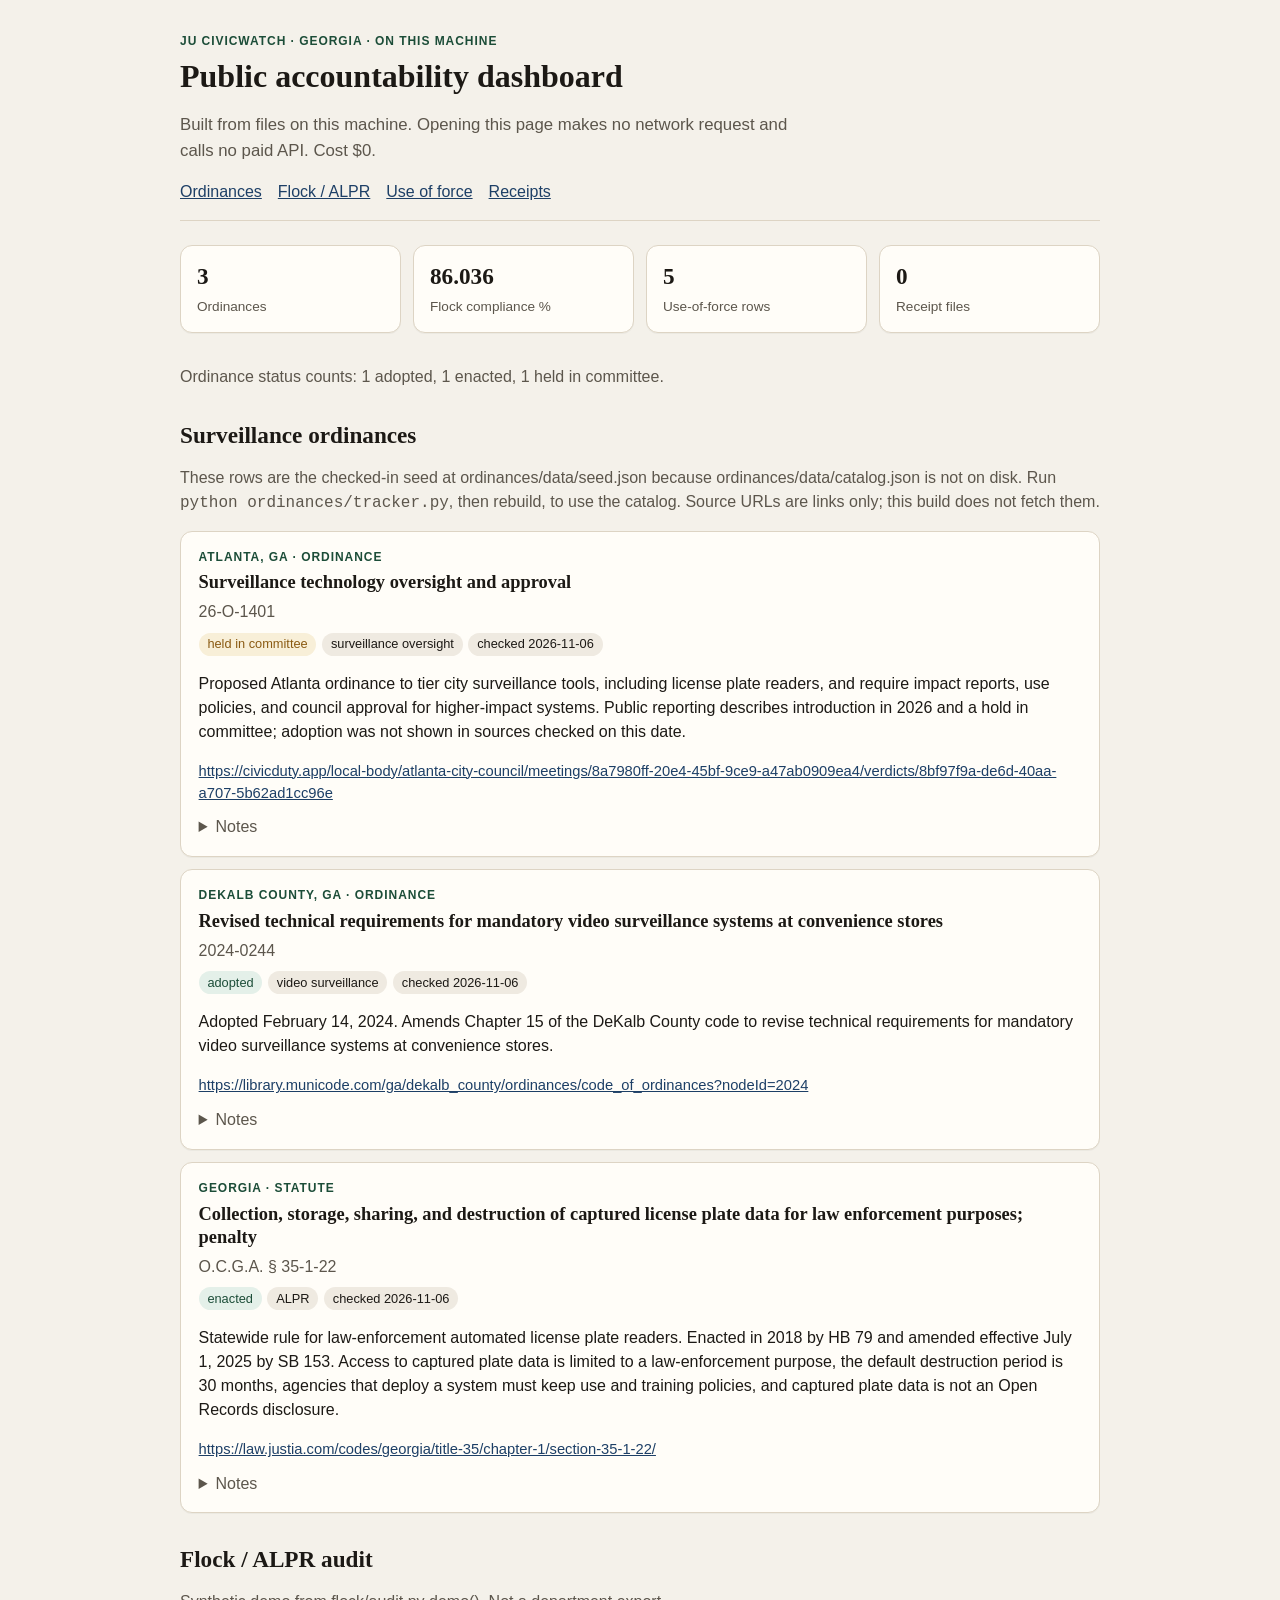
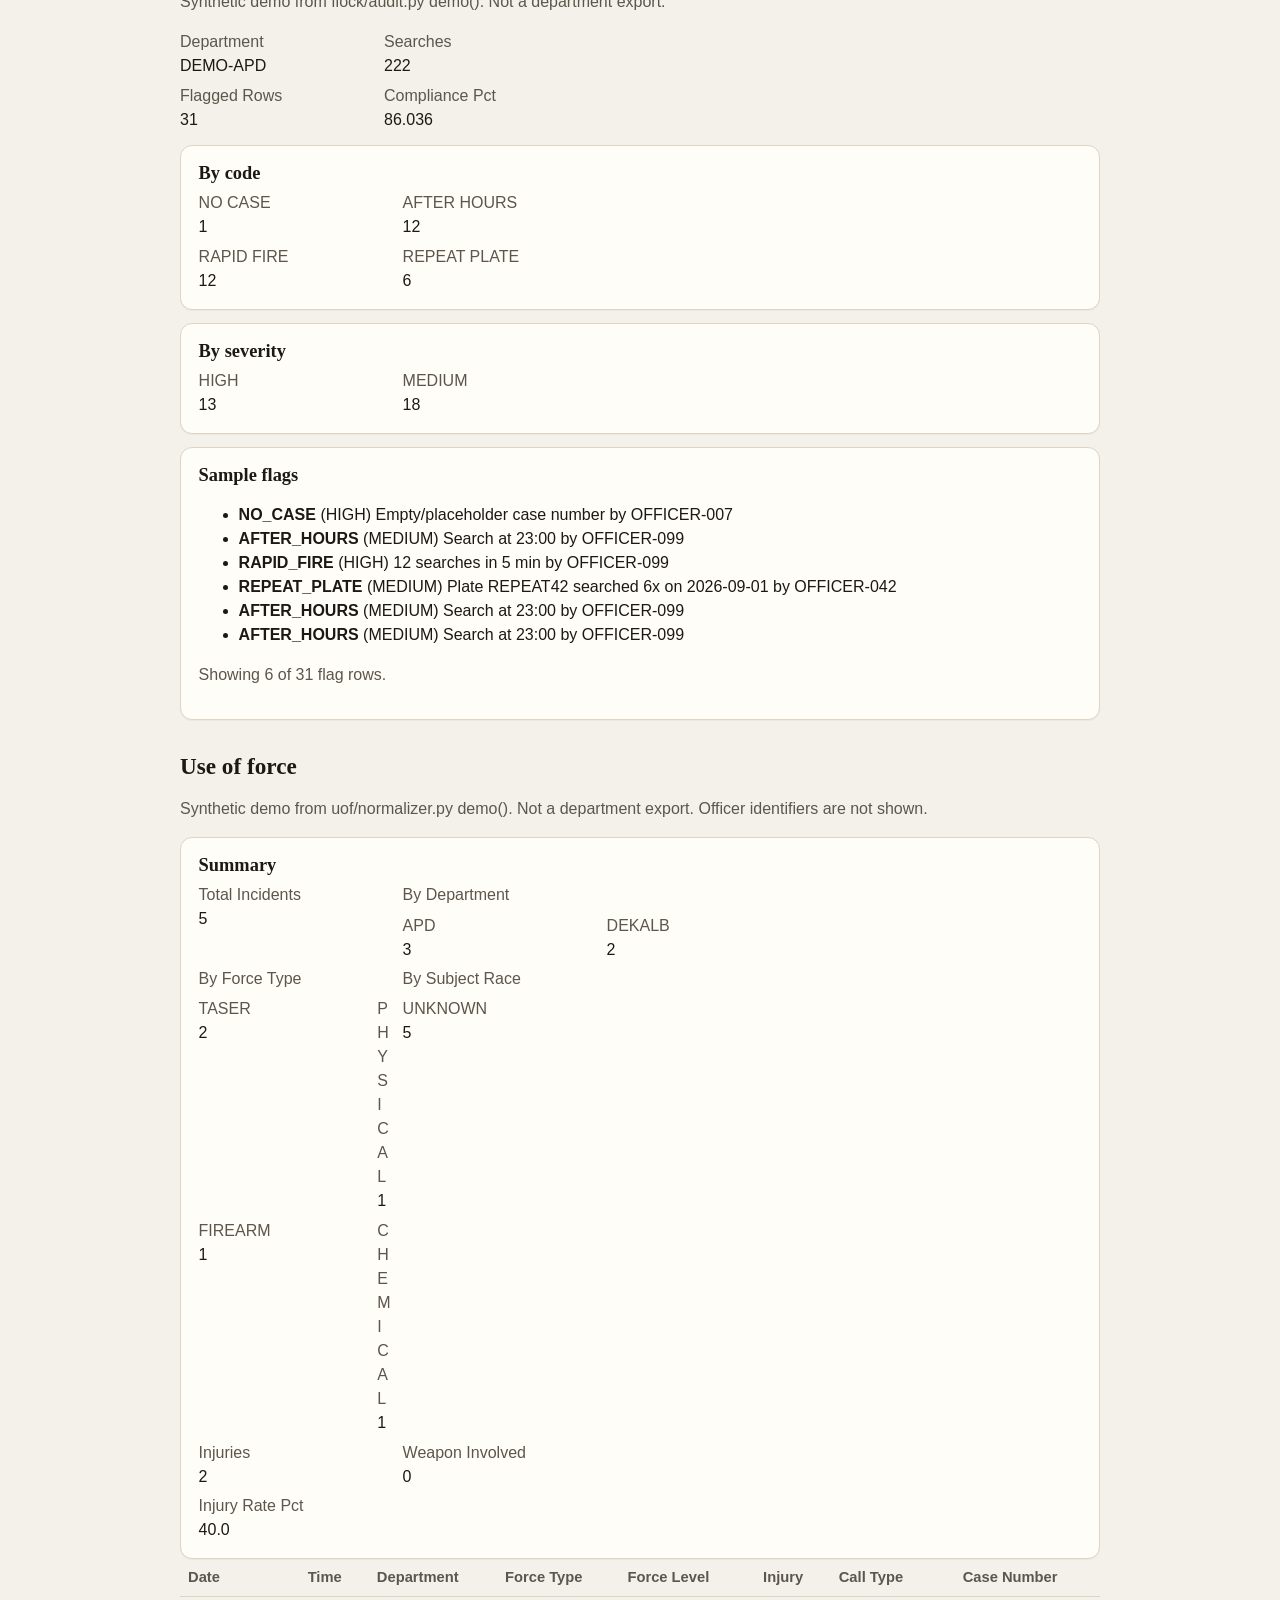
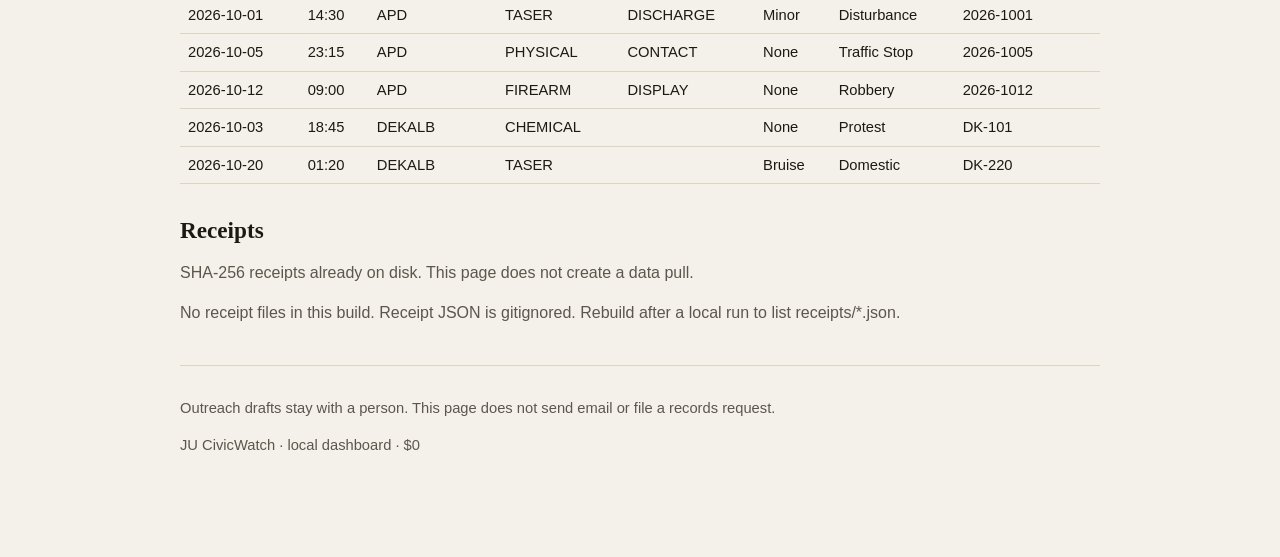
==== dashboard/index.html @ ebe12939 "feat: add a local public dashboard Build a static page from the ordinance catalog or seed, plus offl" ====
<!DOCTYPE html>
<html lang="en">
<head>
<meta charset="utf-8">
<meta name="viewport" content="width=device-width, initial-scale=1">
<title>JU CivicWatch — local dashboard</title>
<style>
:root {
  --paper: #f4f1ea;
  --ink: #1c1915;
  --muted: #5c564c;
  --line: #ddd4c4;
  --card: #fffdf8;
  --green: #1c4d38;
  --green-soft: #e4f0e9;
  --amber: #8a5a12;
  --amber-soft: #f8efd8;
  --blue: #1d3f66;
  --blue-soft: #e6eef7;
  --shadow: 0 1px 0 rgba(28, 25, 21, 0.04);
}

* { box-sizing: border-box; }

body {
  margin: 0;
  background: var(--paper);
  color: var(--ink);
  font-family: "Segoe UI", "Helvetica Neue", Helvetica, Arial, sans-serif;
  font-size: 1rem;
  line-height: 1.5;
}

.skip {
  position: absolute;
  left: -999px;
  top: 0;
}

.skip:focus {
  left: 1rem;
  top: 1rem;
  background: var(--card);
  padding: 0.4rem 0.7rem;
  z-index: 2;
}

.wrap {
  max-width: 960px;
  margin: 0 auto;
  padding: 2rem 1.25rem 4rem;
  overflow-wrap: anywhere;
}

.kicker {
  margin: 0 0 0.35rem;
  color: var(--green);
  font-size: 0.75rem;
  font-weight: 700;
  letter-spacing: 0.08em;
  text-transform: uppercase;
}

h1, h2, h3 {
  font-family: Georgia, "Iowan Old Style", "Palatino Linotype", Palatino, serif;
  font-weight: 600;
  line-height: 1.25;
}

h1 { margin: 0 0 0.6rem; font-size: 2rem; }
h2 { margin: 0 0 0.4rem; font-size: 1.45rem; }
h3 { margin: 0 0 0.35rem; font-size: 1.15rem; }

.lede, .note { color: var(--muted); }
.lede { max-width: 40rem; font-size: 1.05rem; }

a { color: var(--blue); }
a:hover { text-decoration-thickness: 2px; }

.site {
  margin-bottom: 1.5rem;
  padding-bottom: 1rem;
  border-bottom: 1px solid var(--line);
}

.toc {
  display: flex;
  flex-wrap: wrap;
  gap: 0.35rem 1rem;
  margin: 1rem 0 0;
  padding: 0;
  list-style: none;
}

.stats {
  display: grid;
  grid-template-columns: repeat(auto-fit, minmax(140px, 1fr));
  gap: 0.75rem;
  margin: 1.25rem 0 2rem;
}

.stat, .card, .panel {
  background: var(--card);
  border: 1px solid var(--line);
  border-radius: 12px;
  box-shadow: var(--shadow);
}

.stat { padding: 0.85rem 1rem; }
.stat b {
  display: block;
  font-family: Georgia, "Iowan Old Style", Palatino, serif;
  font-size: 1.45rem;
  font-weight: 600;
}
.stat span { color: var(--muted); font-size: 0.85rem; }

section { margin: 2rem 0; }

.card { margin: 0.8rem 0; padding: 1rem 1.1rem 1.05rem; }
.card .cite { margin: 0 0 0.55rem; color: var(--muted); }

.badges { display: flex; flex-wrap: wrap; gap: 0.35rem; margin: 0.2rem 0 0.7rem; }

.badge {
  display: inline-block;
  padding: 0.12rem 0.55rem;
  border-radius: 999px;
  background: #efeae1;
  font-size: 0.8rem;
}

.status-enacted,
.status-adopted {
  background: var(--green-soft);
  color: var(--green);
}

.status-held-in-committee,
.status-proposed,
.status-introduced {
  background: var(--amber-soft);
  color: var(--amber);
}

.status-failed,
.status-rejected,
.status-vetoed {
  background: #f8e6e4;
  color: #7a2e2e;
}

.source {
  margin: 0.4rem 0 0;
  overflow-wrap: anywhere;
  font-size: 0.92rem;
}

details { margin-top: 0.7rem; }
summary { cursor: pointer; color: var(--muted); }

.panel { padding: 1rem 1.1rem; margin-top: 0.8rem; }
.panel h3 { margin-top: 0; }

dl.grid {
  display: grid;
  grid-template-columns: minmax(8rem, 12rem) 1fr;
  gap: 0.35rem 0.75rem;
  margin: 0.4rem 0 0;
}

dt { color: var(--muted); text-transform: capitalize; }
dd { margin: 0; }

table {
  width: 100%;
  border-collapse: collapse;
  font-size: 0.92rem;
}

th, td {
  padding: 0.45rem 0.5rem;
  border-bottom: 1px solid var(--line);
  text-align: left;
  vertical-align: top;
}

th { color: var(--muted); font-weight: 600; text-transform: capitalize; }

.scroll {
  max-width: 100%;
  overflow-x: auto;
}

footer.colophon {
  margin-top: 2.5rem;
  padding-top: 1rem;
  border-top: 1px solid var(--line);
  color: var(--muted);
  font-size: 0.92rem;
}

@media (max-width: 640px) {
  .wrap { padding: 1.25rem 1rem 3rem; }
  h1 { font-size: 1.65rem; }
  dl.grid { grid-template-columns: 1fr; }
  .scroll { overflow: visible; }
  .scroll table,
  .scroll thead,
  .scroll tbody,
  .scroll tr,
  .scroll td {
    display: block;
    width: auto;
  }
  .scroll thead { display: none; }
  .scroll tr {
    margin: 0.75rem 0;
    padding: 0.35rem 0;
    border: 1px solid var(--line);
    border-radius: 10px;
    background: var(--card);
  }
  .scroll td {
    display: grid;
    grid-template-columns: 7.5rem 1fr;
    gap: 0.35rem 0.75rem;
    border-bottom: 0;
    padding: 0.28rem 0.75rem;
  }
  .scroll td::before {
    content: attr(data-label);
    color: var(--muted);
    text-transform: capitalize;
  }
}

@media print {
  body { background: #fff; }
  .stat, .card, .panel { box-shadow: none; }
  a { color: inherit; }
}
</style>
</head>
<body>
<a class="skip" href="#ordinances">Skip to ordinances</a>
<div class="wrap">
<header class="site">
<p class="kicker">JU CivicWatch · Georgia · on this machine</p>
<h1>Public accountability dashboard</h1>
<p class="lede">Built from files on this machine. Opening this page makes no network request and calls no paid API. Cost $0.</p>
<ul class="toc">
<li><a href="#ordinances">Ordinances</a></li>
<li><a href="#flock">Flock / ALPR</a></li>
<li><a href="#uof">Use of force</a></li>
<li><a href="#receipts">Receipts</a></li>
</ul>
</header>
<section class="stats" aria-label="Counts"><div class="stat"><b>3</b><span>Ordinances</span></div><div class="stat"><b>86.036</b><span>Flock compliance %</span></div><div class="stat"><b>5</b><span>Use-of-force rows</span></div><div class="stat"><b>0</b><span>Receipt files</span></div></section>
<p class="note">Ordinance status counts: 1 adopted, 1 enacted, 1 held in committee.</p>
<section id="ordinances"><h2>Surveillance ordinances</h2><p class="note">These rows are the checked-in seed at ordinances/data/seed.json because ordinances/data/catalog.json is not on disk. Run <code>python ordinances/tracker.py</code>, then rebuild, to use the catalog. Source URLs are links only; this build does not fetch them.</p><article class="card"><p class="kicker">Atlanta, GA · ordinance</p><h3>Surveillance technology oversight and approval</h3><p class="cite">26-O-1401</p><p class="badges"><span class="badge status-held-in-committee">held in committee</span><span class="badge">surveillance oversight</span><span class="badge">checked 2026-11-06</span></p><p>Proposed Atlanta ordinance to tier city surveillance tools, including license plate readers, and require impact reports, use policies, and council approval for higher-impact systems. Public reporting describes introduction in 2026 and a hold in committee; adoption was not shown in sources checked on this date.</p><p class="source"><a href="https://civicduty.app/local-body/atlanta-city-council/meetings/8a7980ff-20e4-45bf-9ce9-a47ab0909ea4/verdicts/8bf97f9a-de6d-40aa-a707-5b62ad1cc96e">https://civicduty.app/local-body/atlanta-city-council/meetings/8a7980ff-20e4-45bf-9ce9-a47ab0909ea4/verdicts/8bf97f9a-de6d-40aa-a707-5b62ad1cc96e</a></p><details><summary>Notes</summary><p>Introduction also reported at https://www.11alive.com/article/news/community/atlanta-mayor-andre-dickens-surveillance-technology-legislation-flock-cameras/85-515486e0-e235-4225-8ac1-236d4f9c6448. Status is procedural, not an enacted code section.</p></details></article><article class="card"><p class="kicker">DeKalb County, GA · ordinance</p><h3>Revised technical requirements for mandatory video surveillance systems at convenience stores</h3><p class="cite">2024-0244</p><p class="badges"><span class="badge status-adopted">adopted</span><span class="badge">video surveillance</span><span class="badge">checked 2026-11-06</span></p><p>Adopted February 14, 2024. Amends Chapter 15 of the DeKalb County code to revise technical requirements for mandatory video surveillance systems at convenience stores.</p><p class="source"><a href="https://library.municode.com/ga/dekalb_county/ordinances/code_of_ordinances?nodeId=2024">https://library.municode.com/ga/dekalb_county/ordinances/code_of_ordinances?nodeId=2024</a></p><details><summary>Notes</summary><p>This ordinance covers cameras at private convenience stores. It does not regulate law-enforcement license plate readers.</p></details></article><article class="card"><p class="kicker">Georgia · statute</p><h3>Collection, storage, sharing, and destruction of captured license plate data for law enforcement purposes; penalty</h3><p class="cite">O.C.G.A. § 35-1-22</p><p class="badges"><span class="badge status-enacted">enacted</span><span class="badge">ALPR</span><span class="badge">checked 2026-11-06</span></p><p>Statewide rule for law-enforcement automated license plate readers. Enacted in 2018 by HB 79 and amended effective July 1, 2025 by SB 153. Access to captured plate data is limited to a law-enforcement purpose, the default destruction period is 30 months, agencies that deploy a system must keep use and training policies, and captured plate data is not an Open Records disclosure.</p><p class="source"><a href="https://law.justia.com/codes/georgia/title-35/chapter-1/section-35-1-22/">https://law.justia.com/codes/georgia/title-35/chapter-1/section-35-1-22/</a></p><details><summary>Notes</summary><p>Section text checked against the public 2025 Code of Georgia page. This is a statute, not a city ordinance. Official compilation PDF: https://www.legis.ga.gov/api/document/docs/default-source/joint-features-document-library/t35-t36-ch1-59-(v27)-2025-pdf.pdf</p></details></article></section>
<section id="flock"><h2>Flock / ALPR audit</h2><p class="note">Synthetic demo from flock/audit.py demo(). Not a department export.</p><dl class="grid"><div><dt>Department</dt><dd>DEMO-APD</dd></div><div><dt>Searches</dt><dd>222</dd></div><div><dt>Flagged rows</dt><dd>31</dd></div><div><dt>Compliance pct</dt><dd>86.036</dd></div></dl><div class="panel"><h3>By code</h3><dl class="grid"><div><dt>NO CASE</dt><dd>1</dd></div><div><dt>AFTER HOURS</dt><dd>12</dd></div><div><dt>RAPID FIRE</dt><dd>12</dd></div><div><dt>REPEAT PLATE</dt><dd>6</dd></div></dl></div><div class="panel"><h3>By severity</h3><dl class="grid"><div><dt>HIGH</dt><dd>13</dd></div><div><dt>MEDIUM</dt><dd>18</dd></div></dl></div><div class="panel"><h3>Sample flags</h3><ul><li><strong>NO_CASE</strong> (HIGH) Empty/placeholder case number by OFFICER-007</li><li><strong>AFTER_HOURS</strong> (MEDIUM) Search at 23:00 by OFFICER-099</li><li><strong>RAPID_FIRE</strong> (HIGH) 12 searches in 5 min by OFFICER-099</li><li><strong>REPEAT_PLATE</strong> (MEDIUM) Plate REPEAT42 searched 6x on 2026-09-01 by OFFICER-042</li><li><strong>AFTER_HOURS</strong> (MEDIUM) Search at 23:00 by OFFICER-099</li><li><strong>AFTER_HOURS</strong> (MEDIUM) Search at 23:00 by OFFICER-099</li></ul><p class="note">Showing 6 of 31 flag rows.</p></div></section>
<section id="uof"><h2>Use of force</h2><p class="note">Synthetic demo from uof/normalizer.py demo(). Not a department export. Officer identifiers are not shown.</p><div class="panel"><h3>Summary</h3><dl class="grid"><div><dt>total incidents</dt><dd>5</dd></div><div><dt>by department</dt><dd><dl class="grid"><div><dt>APD</dt><dd>3</dd></div><div><dt>DEKALB</dt><dd>2</dd></div></dl></dd></div><div><dt>by force type</dt><dd><dl class="grid"><div><dt>TASER</dt><dd>2</dd></div><div><dt>PHYSICAL</dt><dd>1</dd></div><div><dt>FIREARM</dt><dd>1</dd></div><div><dt>CHEMICAL</dt><dd>1</dd></div></dl></dd></div><div><dt>by subject race</dt><dd><dl class="grid"><div><dt>UNKNOWN</dt><dd>5</dd></div></dl></dd></div><div><dt>injuries</dt><dd>2</dd></div><div><dt>weapon involved</dt><dd>0</dd></div><div><dt>injury rate pct</dt><dd>40.0</dd></div></dl></div><div class="scroll"><table><thead><tr><th>date</th><th>time</th><th>department</th><th>force type</th><th>force level</th><th>injury</th><th>call type</th><th>case number</th></tr></thead><tbody><tr><td data-label="date">2026-10-01</td><td data-label="time">14:30</td><td data-label="department">APD</td><td data-label="force type">TASER</td><td data-label="force level">DISCHARGE</td><td data-label="injury">Minor</td><td data-label="call type">Disturbance</td><td data-label="case number">2026-1001</td></tr><tr><td data-label="date">2026-10-05</td><td data-label="time">23:15</td><td data-label="department">APD</td><td data-label="force type">PHYSICAL</td><td data-label="force level">CONTACT</td><td data-label="injury">None</td><td data-label="call type">Traffic Stop</td><td data-label="case number">2026-1005</td></tr><tr><td data-label="date">2026-10-12</td><td data-label="time">09:00</td><td data-label="department">APD</td><td data-label="force type">FIREARM</td><td data-label="force level">DISPLAY</td><td data-label="injury">None</td><td data-label="call type">Robbery</td><td data-label="case number">2026-1012</td></tr><tr><td data-label="date">2026-10-03</td><td data-label="time">18:45</td><td data-label="department">DEKALB</td><td data-label="force type">CHEMICAL</td><td data-label="force level"></td><td data-label="injury">None</td><td data-label="call type">Protest</td><td data-label="case number">DK-101</td></tr><tr><td data-label="date">2026-10-20</td><td data-label="time">01:20</td><td data-label="department">DEKALB</td><td data-label="force type">TASER</td><td data-label="force level"></td><td data-label="injury">Bruise</td><td data-label="call type">Domestic</td><td data-label="case number">DK-220</td></tr></tbody></table></div></section>
<section id="receipts"><h2>Receipts</h2><p class="note">SHA-256 receipts already on disk. This page does not create a data pull.</p><p class="note">No receipt files in this build. Receipt JSON is gitignored. Rebuild after a local run to list receipts/*.json.</p></section>
<footer class="colophon">
<p>Outreach drafts stay with a person. This page does not send email or file a records request.</p>
<p>JU CivicWatch · local dashboard · $0</p>
</footer>
</div>
</body>
</html>
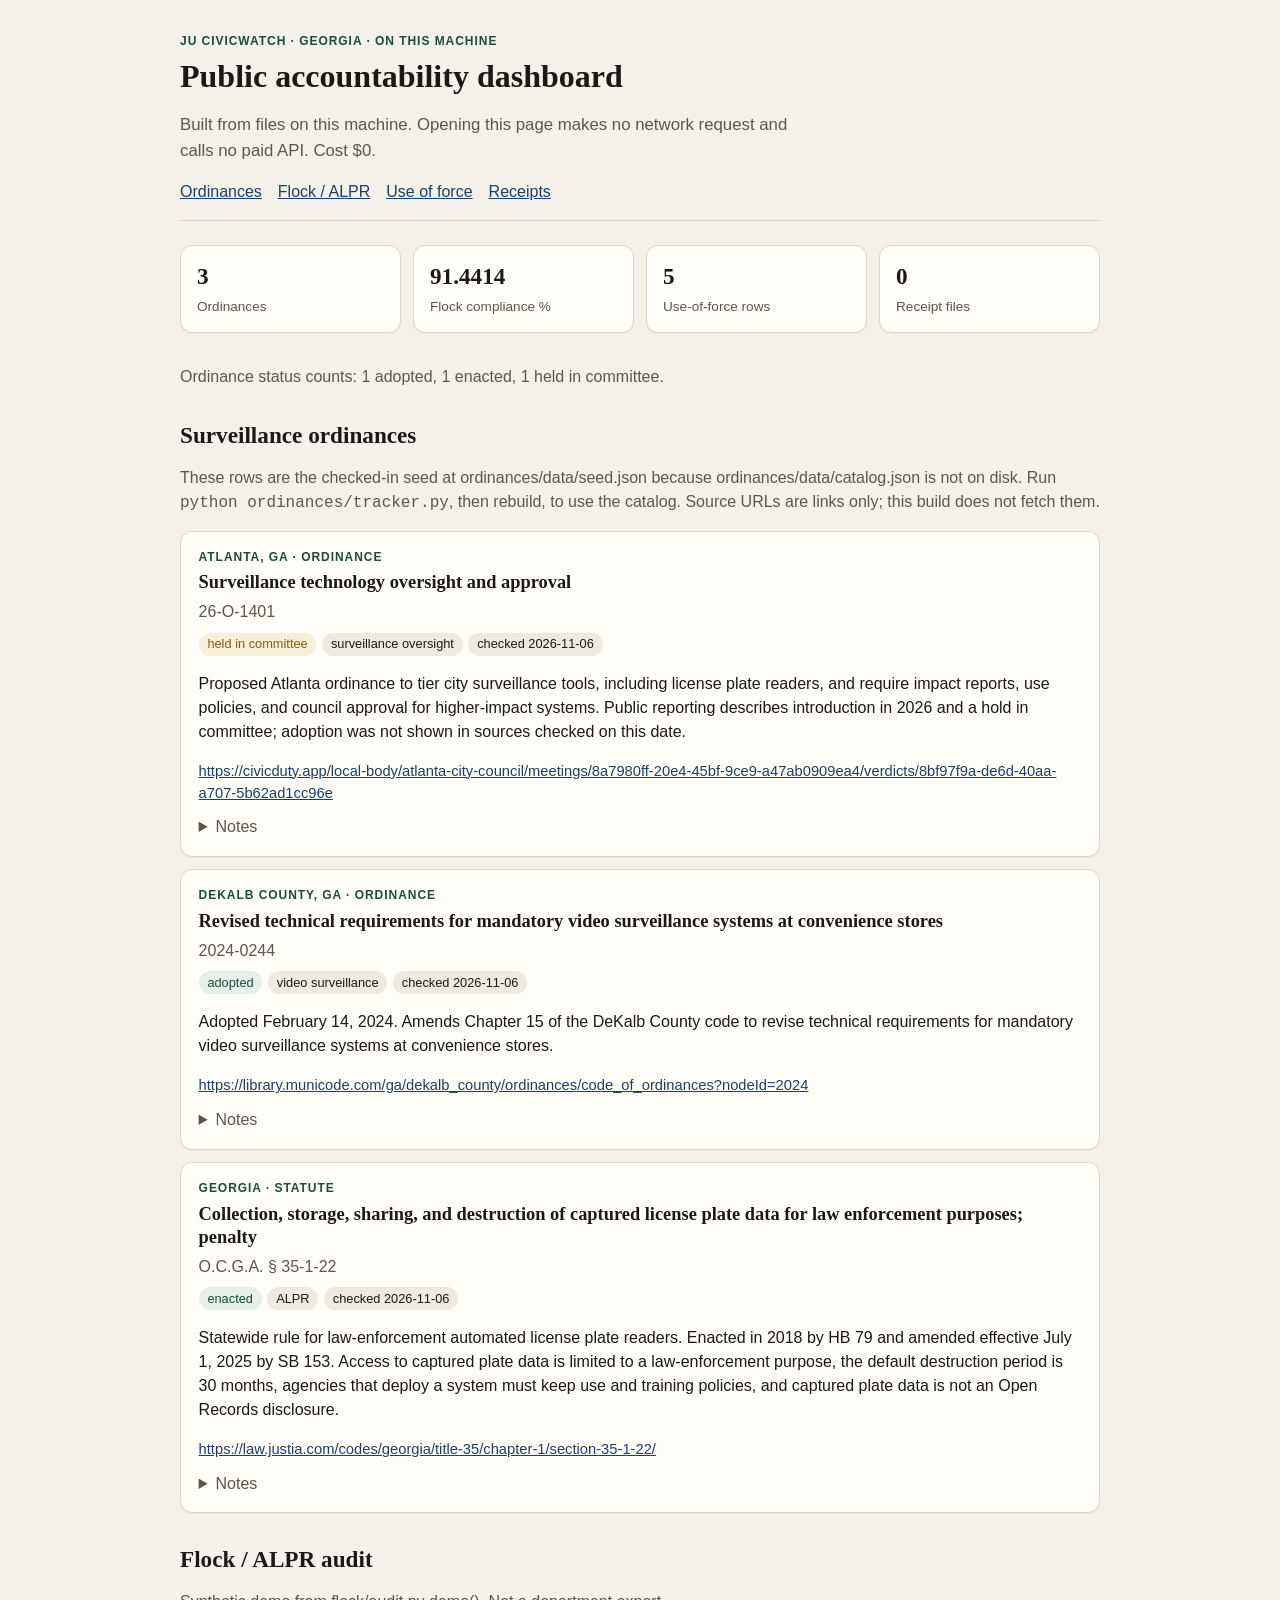
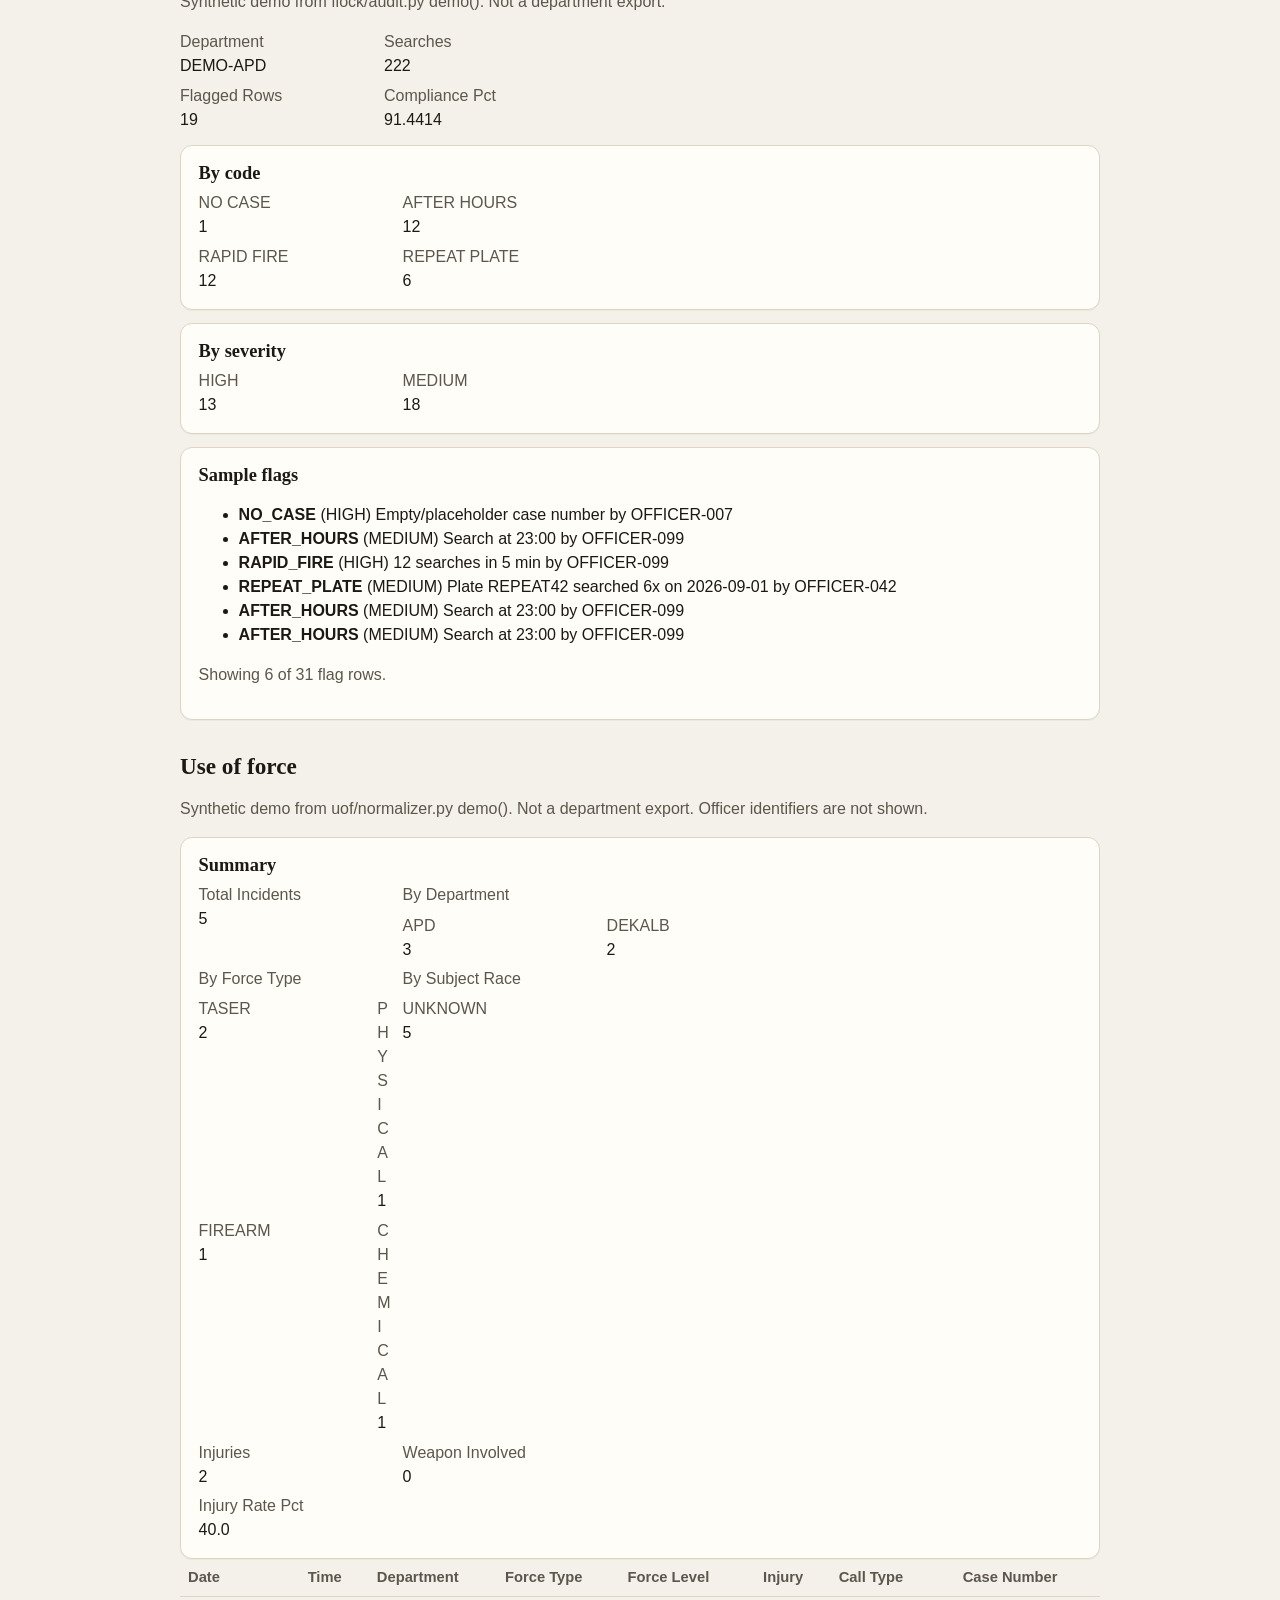
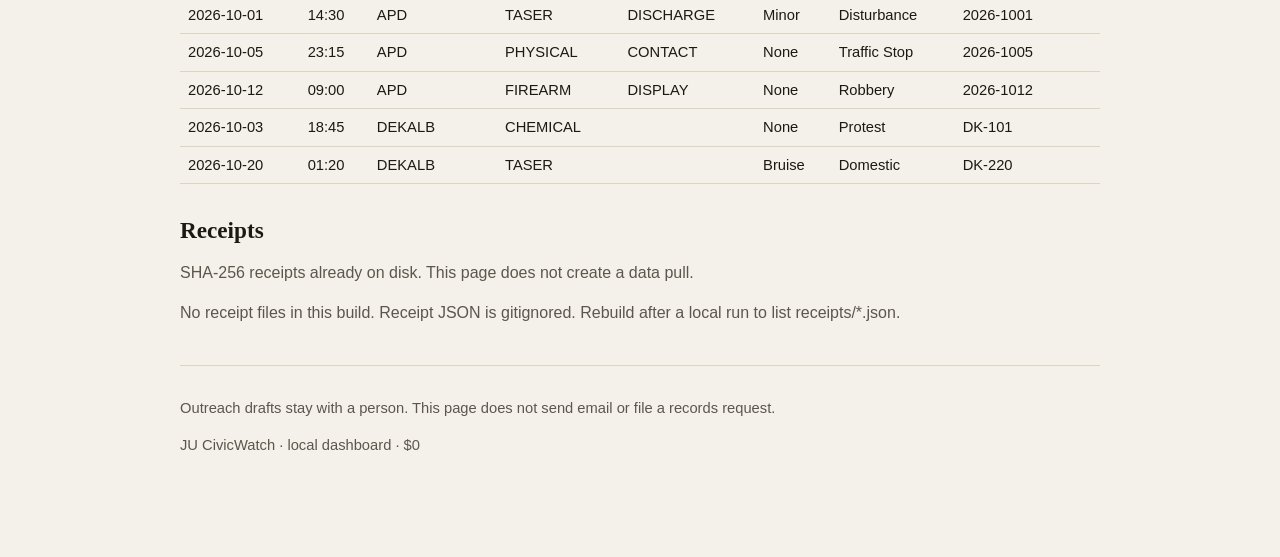
==== commit c5edbb9c: "fix: count unique flagged records in flock compliance" ====
--- a/dashboard/index.html
+++ b/dashboard/index.html
@@ -256,10 +256,10 @@
 <li><a href="#receipts">Receipts</a></li>
 </ul>
 </header>
-<section class="stats" aria-label="Counts"><div class="stat"><b>3</b><span>Ordinances</span></div><div class="stat"><b>86.036</b><span>Flock compliance %</span></div><div class="stat"><b>5</b><span>Use-of-force rows</span></div><div class="stat"><b>0</b><span>Receipt files</span></div></section>
+<section class="stats" aria-label="Counts"><div class="stat"><b>3</b><span>Ordinances</span></div><div class="stat"><b>91.4414</b><span>Flock compliance %</span></div><div class="stat"><b>5</b><span>Use-of-force rows</span></div><div class="stat"><b>0</b><span>Receipt files</span></div></section>
 <p class="note">Ordinance status counts: 1 adopted, 1 enacted, 1 held in committee.</p>
 <section id="ordinances"><h2>Surveillance ordinances</h2><p class="note">These rows are the checked-in seed at ordinances/data/seed.json because ordinances/data/catalog.json is not on disk. Run <code>python ordinances/tracker.py</code>, then rebuild, to use the catalog. Source URLs are links only; this build does not fetch them.</p><article class="card"><p class="kicker">Atlanta, GA · ordinance</p><h3>Surveillance technology oversight and approval</h3><p class="cite">26-O-1401</p><p class="badges"><span class="badge status-held-in-committee">held in committee</span><span class="badge">surveillance oversight</span><span class="badge">checked 2026-11-06</span></p><p>Proposed Atlanta ordinance to tier city surveillance tools, including license plate readers, and require impact reports, use policies, and council approval for higher-impact systems. Public reporting describes introduction in 2026 and a hold in committee; adoption was not shown in sources checked on this date.</p><p class="source"><a href="https://civicduty.app/local-body/atlanta-city-council/meetings/8a7980ff-20e4-45bf-9ce9-a47ab0909ea4/verdicts/8bf97f9a-de6d-40aa-a707-5b62ad1cc96e">https://civicduty.app/local-body/atlanta-city-council/meetings/8a7980ff-20e4-45bf-9ce9-a47ab0909ea4/verdicts/8bf97f9a-de6d-40aa-a707-5b62ad1cc96e</a></p><details><summary>Notes</summary><p>Introduction also reported at https://www.11alive.com/article/news/community/atlanta-mayor-andre-dickens-surveillance-technology-legislation-flock-cameras/85-515486e0-e235-4225-8ac1-236d4f9c6448. Status is procedural, not an enacted code section.</p></details></article><article class="card"><p class="kicker">DeKalb County, GA · ordinance</p><h3>Revised technical requirements for mandatory video surveillance systems at convenience stores</h3><p class="cite">2024-0244</p><p class="badges"><span class="badge status-adopted">adopted</span><span class="badge">video surveillance</span><span class="badge">checked 2026-11-06</span></p><p>Adopted February 14, 2024. Amends Chapter 15 of the DeKalb County code to revise technical requirements for mandatory video surveillance systems at convenience stores.</p><p class="source"><a href="https://library.municode.com/ga/dekalb_county/ordinances/code_of_ordinances?nodeId=2024">https://library.municode.com/ga/dekalb_county/ordinances/code_of_ordinances?nodeId=2024</a></p><details><summary>Notes</summary><p>This ordinance covers cameras at private convenience stores. It does not regulate law-enforcement license plate readers.</p></details></article><article class="card"><p class="kicker">Georgia · statute</p><h3>Collection, storage, sharing, and destruction of captured license plate data for law enforcement purposes; penalty</h3><p class="cite">O.C.G.A. § 35-1-22</p><p class="badges"><span class="badge status-enacted">enacted</span><span class="badge">ALPR</span><span class="badge">checked 2026-11-06</span></p><p>Statewide rule for law-enforcement automated license plate readers. Enacted in 2018 by HB 79 and amended effective July 1, 2025 by SB 153. Access to captured plate data is limited to a law-enforcement purpose, the default destruction period is 30 months, agencies that deploy a system must keep use and training policies, and captured plate data is not an Open Records disclosure.</p><p class="source"><a href="https://law.justia.com/codes/georgia/title-35/chapter-1/section-35-1-22/">https://law.justia.com/codes/georgia/title-35/chapter-1/section-35-1-22/</a></p><details><summary>Notes</summary><p>Section text checked against the public 2025 Code of Georgia page. This is a statute, not a city ordinance. Official compilation PDF: https://www.legis.ga.gov/api/document/docs/default-source/joint-features-document-library/t35-t36-ch1-59-(v27)-2025-pdf.pdf</p></details></article></section>
-<section id="flock"><h2>Flock / ALPR audit</h2><p class="note">Synthetic demo from flock/audit.py demo(). Not a department export.</p><dl class="grid"><div><dt>Department</dt><dd>DEMO-APD</dd></div><div><dt>Searches</dt><dd>222</dd></div><div><dt>Flagged rows</dt><dd>31</dd></div><div><dt>Compliance pct</dt><dd>86.036</dd></div></dl><div class="panel"><h3>By code</h3><dl class="grid"><div><dt>NO CASE</dt><dd>1</dd></div><div><dt>AFTER HOURS</dt><dd>12</dd></div><div><dt>RAPID FIRE</dt><dd>12</dd></div><div><dt>REPEAT PLATE</dt><dd>6</dd></div></dl></div><div class="panel"><h3>By severity</h3><dl class="grid"><div><dt>HIGH</dt><dd>13</dd></div><div><dt>MEDIUM</dt><dd>18</dd></div></dl></div><div class="panel"><h3>Sample flags</h3><ul><li><strong>NO_CASE</strong> (HIGH) Empty/placeholder case number by OFFICER-007</li><li><strong>AFTER_HOURS</strong> (MEDIUM) Search at 23:00 by OFFICER-099</li><li><strong>RAPID_FIRE</strong> (HIGH) 12 searches in 5 min by OFFICER-099</li><li><strong>REPEAT_PLATE</strong> (MEDIUM) Plate REPEAT42 searched 6x on 2026-09-01 by OFFICER-042</li><li><strong>AFTER_HOURS</strong> (MEDIUM) Search at 23:00 by OFFICER-099</li><li><strong>AFTER_HOURS</strong> (MEDIUM) Search at 23:00 by OFFICER-099</li></ul><p class="note">Showing 6 of 31 flag rows.</p></div></section>
+<section id="flock"><h2>Flock / ALPR audit</h2><p class="note">Synthetic demo from flock/audit.py demo(). Not a department export.</p><dl class="grid"><div><dt>Department</dt><dd>DEMO-APD</dd></div><div><dt>Searches</dt><dd>222</dd></div><div><dt>Flagged rows</dt><dd>19</dd></div><div><dt>Compliance pct</dt><dd>91.4414</dd></div></dl><div class="panel"><h3>By code</h3><dl class="grid"><div><dt>NO CASE</dt><dd>1</dd></div><div><dt>AFTER HOURS</dt><dd>12</dd></div><div><dt>RAPID FIRE</dt><dd>12</dd></div><div><dt>REPEAT PLATE</dt><dd>6</dd></div></dl></div><div class="panel"><h3>By severity</h3><dl class="grid"><div><dt>HIGH</dt><dd>13</dd></div><div><dt>MEDIUM</dt><dd>18</dd></div></dl></div><div class="panel"><h3>Sample flags</h3><ul><li><strong>NO_CASE</strong> (HIGH) Empty/placeholder case number by OFFICER-007</li><li><strong>AFTER_HOURS</strong> (MEDIUM) Search at 23:00 by OFFICER-099</li><li><strong>RAPID_FIRE</strong> (HIGH) 12 searches in 5 min by OFFICER-099</li><li><strong>REPEAT_PLATE</strong> (MEDIUM) Plate REPEAT42 searched 6x on 2026-09-01 by OFFICER-042</li><li><strong>AFTER_HOURS</strong> (MEDIUM) Search at 23:00 by OFFICER-099</li><li><strong>AFTER_HOURS</strong> (MEDIUM) Search at 23:00 by OFFICER-099</li></ul><p class="note">Showing 6 of 31 flag rows.</p></div></section>
 <section id="uof"><h2>Use of force</h2><p class="note">Synthetic demo from uof/normalizer.py demo(). Not a department export. Officer identifiers are not shown.</p><div class="panel"><h3>Summary</h3><dl class="grid"><div><dt>total incidents</dt><dd>5</dd></div><div><dt>by department</dt><dd><dl class="grid"><div><dt>APD</dt><dd>3</dd></div><div><dt>DEKALB</dt><dd>2</dd></div></dl></dd></div><div><dt>by force type</dt><dd><dl class="grid"><div><dt>TASER</dt><dd>2</dd></div><div><dt>PHYSICAL</dt><dd>1</dd></div><div><dt>FIREARM</dt><dd>1</dd></div><div><dt>CHEMICAL</dt><dd>1</dd></div></dl></dd></div><div><dt>by subject race</dt><dd><dl class="grid"><div><dt>UNKNOWN</dt><dd>5</dd></div></dl></dd></div><div><dt>injuries</dt><dd>2</dd></div><div><dt>weapon involved</dt><dd>0</dd></div><div><dt>injury rate pct</dt><dd>40.0</dd></div></dl></div><div class="scroll"><table><thead><tr><th>date</th><th>time</th><th>department</th><th>force type</th><th>force level</th><th>injury</th><th>call type</th><th>case number</th></tr></thead><tbody><tr><td data-label="date">2026-10-01</td><td data-label="time">14:30</td><td data-label="department">APD</td><td data-label="force type">TASER</td><td data-label="force level">DISCHARGE</td><td data-label="injury">Minor</td><td data-label="call type">Disturbance</td><td data-label="case number">2026-1001</td></tr><tr><td data-label="date">2026-10-05</td><td data-label="time">23:15</td><td data-label="department">APD</td><td data-label="force type">PHYSICAL</td><td data-label="force level">CONTACT</td><td data-label="injury">None</td><td data-label="call type">Traffic Stop</td><td data-label="case number">2026-1005</td></tr><tr><td data-label="date">2026-10-12</td><td data-label="time">09:00</td><td data-label="department">APD</td><td data-label="force type">FIREARM</td><td data-label="force level">DISPLAY</td><td data-label="injury">None</td><td data-label="call type">Robbery</td><td data-label="case number">2026-1012</td></tr><tr><td data-label="date">2026-10-03</td><td data-label="time">18:45</td><td data-label="department">DEKALB</td><td data-label="force type">CHEMICAL</td><td data-label="force level"></td><td data-label="injury">None</td><td data-label="call type">Protest</td><td data-label="case number">DK-101</td></tr><tr><td data-label="date">2026-10-20</td><td data-label="time">01:20</td><td data-label="department">DEKALB</td><td data-label="force type">TASER</td><td data-label="force level"></td><td data-label="injury">Bruise</td><td data-label="call type">Domestic</td><td data-label="case number">DK-220</td></tr></tbody></table></div></section>
 <section id="receipts"><h2>Receipts</h2><p class="note">SHA-256 receipts already on disk. This page does not create a data pull.</p><p class="note">No receipt files in this build. Receipt JSON is gitignored. Rebuild after a local run to list receipts/*.json.</p></section>
 <footer class="colophon">
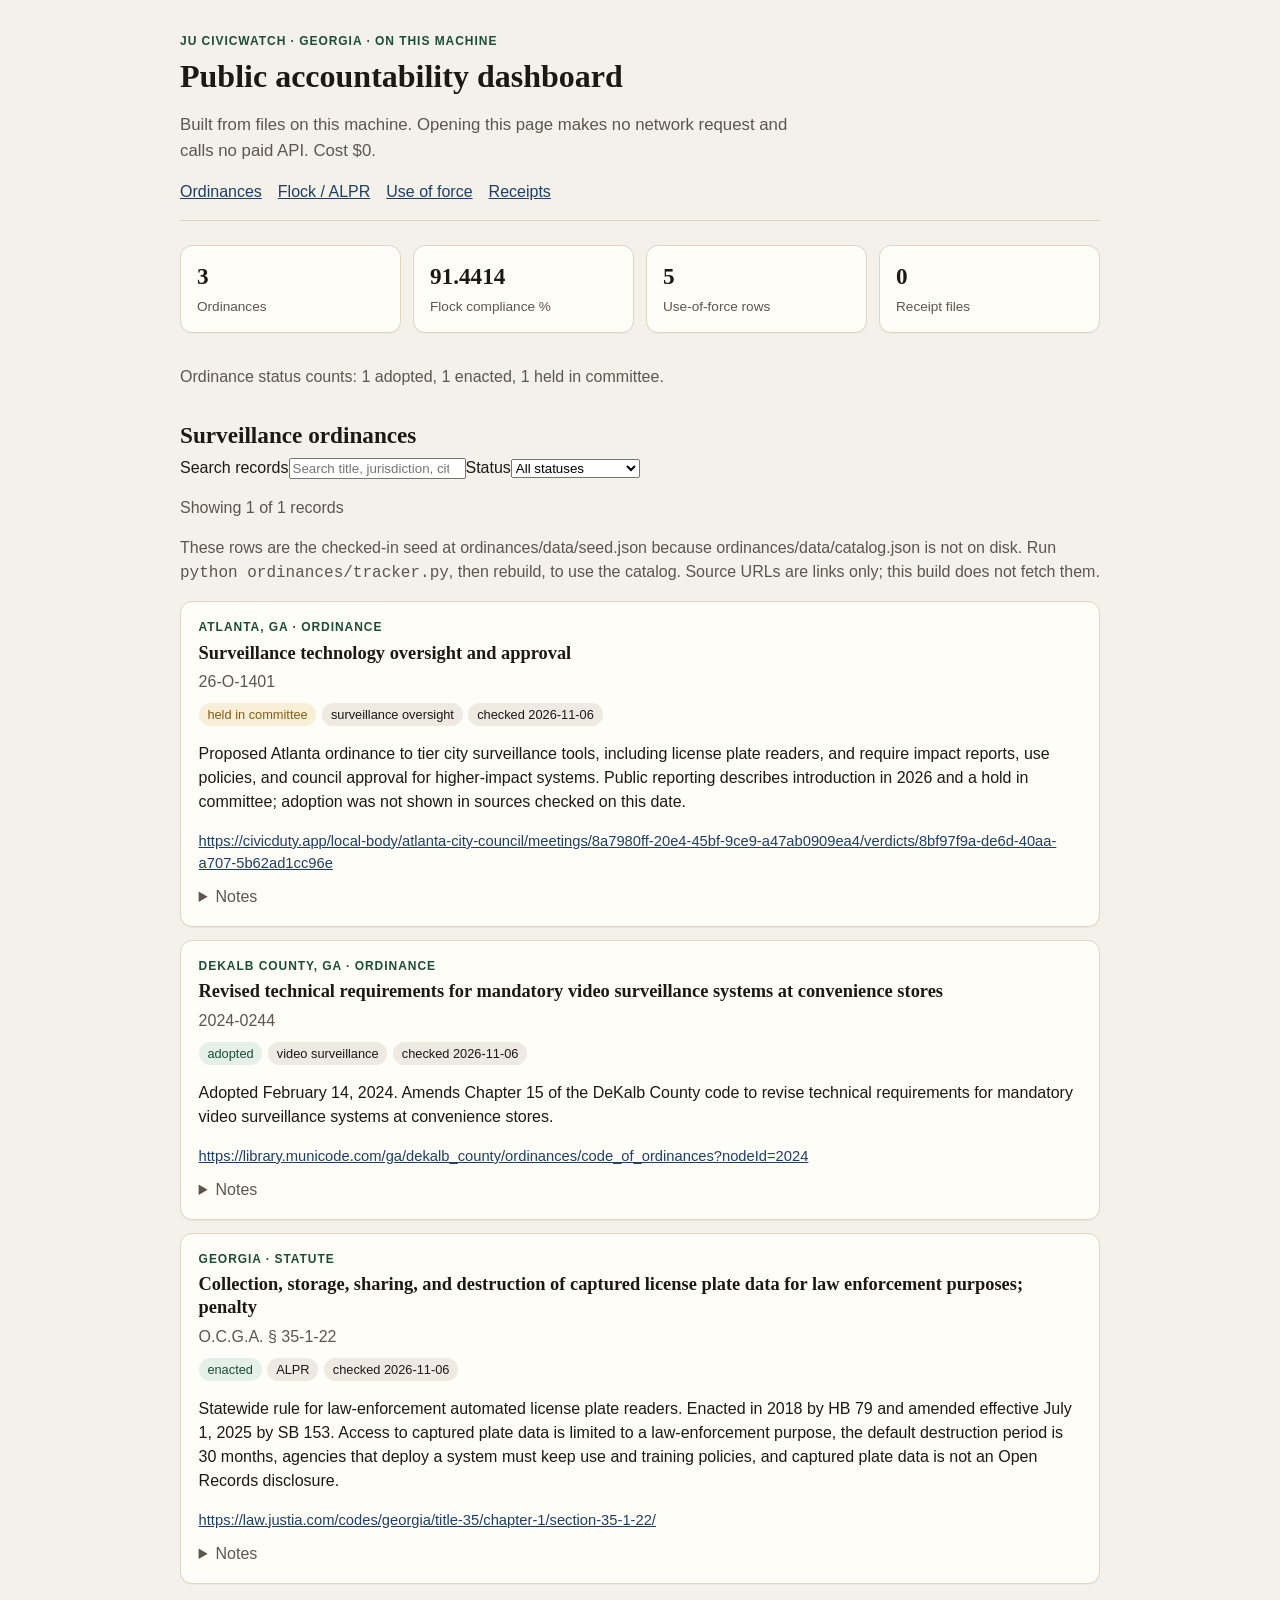
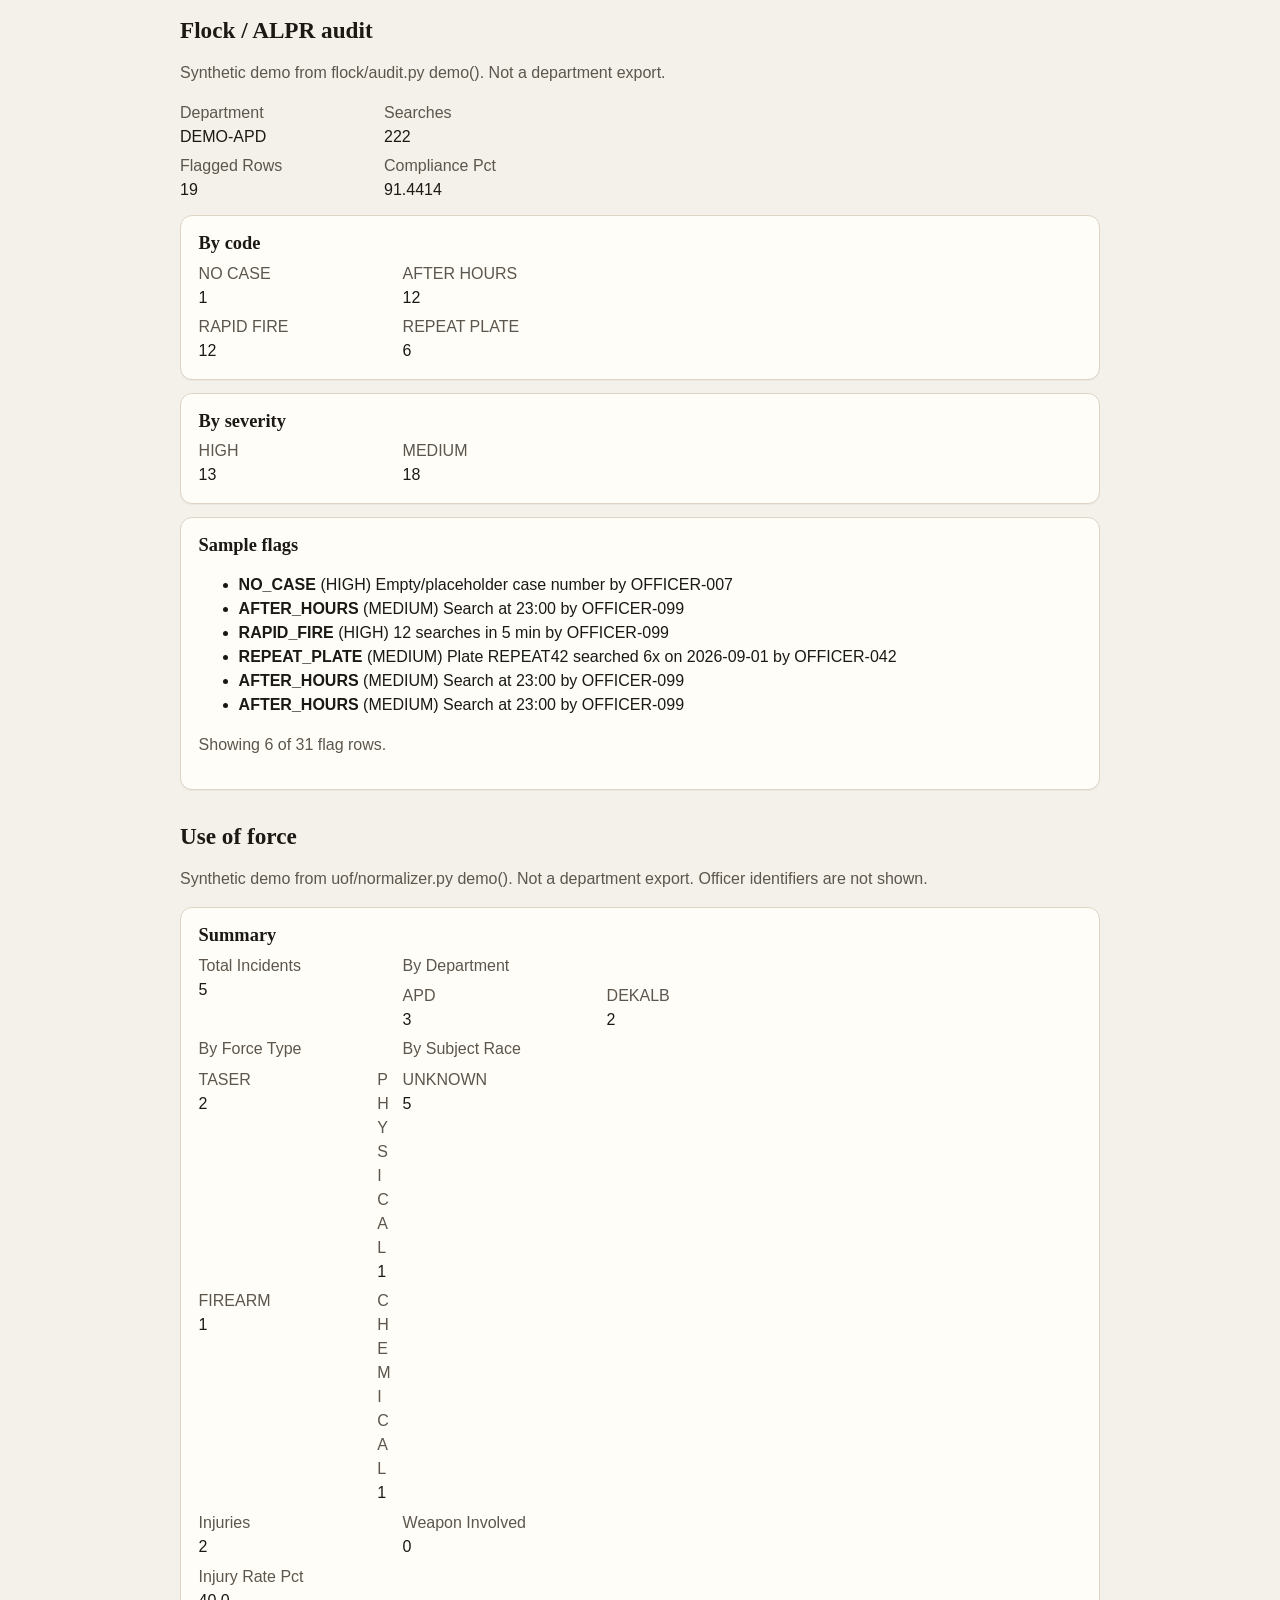
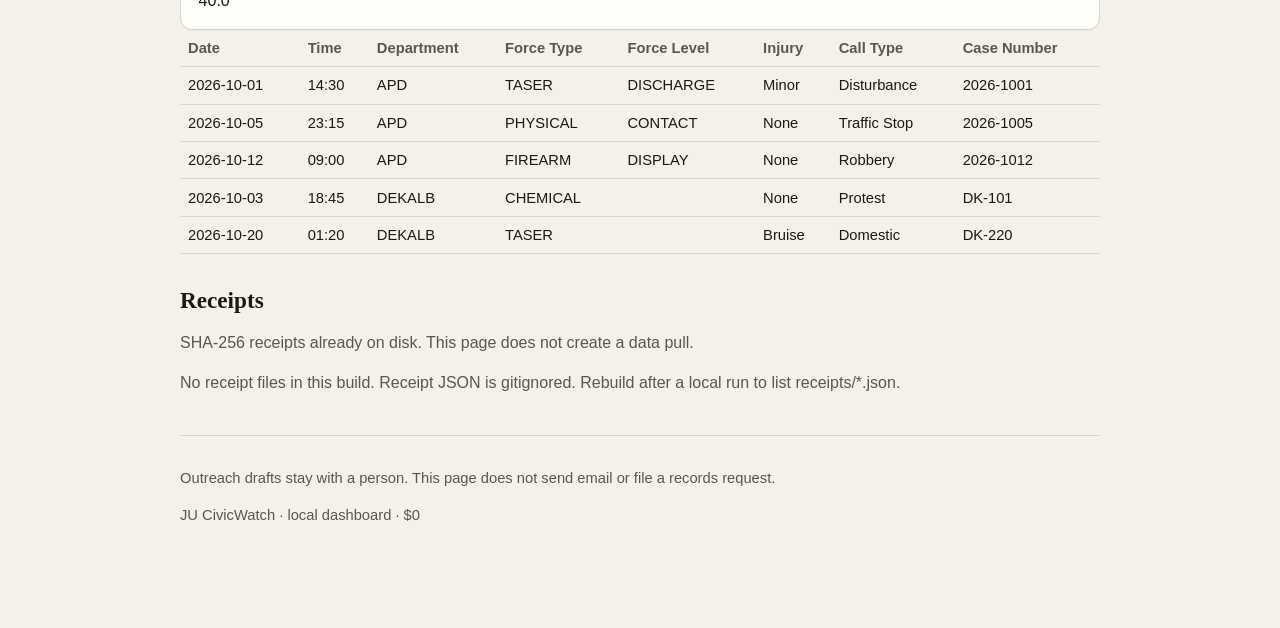
==== commit 7f385340: "Publish ordinance search and status filters" ====
--- a/dashboard/index.html
+++ b/dashboard/index.html
@@ -258,11 +258,11 @@
 </header>
 <section class="stats" aria-label="Counts"><div class="stat"><b>3</b><span>Ordinances</span></div><div class="stat"><b>91.4414</b><span>Flock compliance %</span></div><div class="stat"><b>5</b><span>Use-of-force rows</span></div><div class="stat"><b>0</b><span>Receipt files</span></div></section>
 <p class="note">Ordinance status counts: 1 adopted, 1 enacted, 1 held in committee.</p>
-<section id="ordinances"><h2>Surveillance ordinances</h2><p class="note">These rows are the checked-in seed at ordinances/data/seed.json because ordinances/data/catalog.json is not on disk. Run <code>python ordinances/tracker.py</code>, then rebuild, to use the catalog. Source URLs are links only; this build does not fetch them.</p><article class="card"><p class="kicker">Atlanta, GA · ordinance</p><h3>Surveillance technology oversight and approval</h3><p class="cite">26-O-1401</p><p class="badges"><span class="badge status-held-in-committee">held in committee</span><span class="badge">surveillance oversight</span><span class="badge">checked 2026-11-06</span></p><p>Proposed Atlanta ordinance to tier city surveillance tools, including license plate readers, and require impact reports, use policies, and council approval for higher-impact systems. Public reporting describes introduction in 2026 and a hold in committee; adoption was not shown in sources checked on this date.</p><p class="source"><a href="https://civicduty.app/local-body/atlanta-city-council/meetings/8a7980ff-20e4-45bf-9ce9-a47ab0909ea4/verdicts/8bf97f9a-de6d-40aa-a707-5b62ad1cc96e">https://civicduty.app/local-body/atlanta-city-council/meetings/8a7980ff-20e4-45bf-9ce9-a47ab0909ea4/verdicts/8bf97f9a-de6d-40aa-a707-5b62ad1cc96e</a></p><details><summary>Notes</summary><p>Introduction also reported at https://www.11alive.com/article/news/community/atlanta-mayor-andre-dickens-surveillance-technology-legislation-flock-cameras/85-515486e0-e235-4225-8ac1-236d4f9c6448. Status is procedural, not an enacted code section.</p></details></article><article class="card"><p class="kicker">DeKalb County, GA · ordinance</p><h3>Revised technical requirements for mandatory video surveillance systems at convenience stores</h3><p class="cite">2024-0244</p><p class="badges"><span class="badge status-adopted">adopted</span><span class="badge">video surveillance</span><span class="badge">checked 2026-11-06</span></p><p>Adopted February 14, 2024. Amends Chapter 15 of the DeKalb County code to revise technical requirements for mandatory video surveillance systems at convenience stores.</p><p class="source"><a href="https://library.municode.com/ga/dekalb_county/ordinances/code_of_ordinances?nodeId=2024">https://library.municode.com/ga/dekalb_county/ordinances/code_of_ordinances?nodeId=2024</a></p><details><summary>Notes</summary><p>This ordinance covers cameras at private convenience stores. It does not regulate law-enforcement license plate readers.</p></details></article><article class="card"><p class="kicker">Georgia · statute</p><h3>Collection, storage, sharing, and destruction of captured license plate data for law enforcement purposes; penalty</h3><p class="cite">O.C.G.A. § 35-1-22</p><p class="badges"><span class="badge status-enacted">enacted</span><span class="badge">ALPR</span><span class="badge">checked 2026-11-06</span></p><p>Statewide rule for law-enforcement automated license plate readers. Enacted in 2018 by HB 79 and amended effective July 1, 2025 by SB 153. Access to captured plate data is limited to a law-enforcement purpose, the default destruction period is 30 months, agencies that deploy a system must keep use and training policies, and captured plate data is not an Open Records disclosure.</p><p class="source"><a href="https://law.justia.com/codes/georgia/title-35/chapter-1/section-35-1-22/">https://law.justia.com/codes/georgia/title-35/chapter-1/section-35-1-22/</a></p><details><summary>Notes</summary><p>Section text checked against the public 2025 Code of Georgia page. This is a statute, not a city ordinance. Official compilation PDF: https://www.legis.ga.gov/api/document/docs/default-source/joint-features-document-library/t35-t36-ch1-59-(v27)-2025-pdf.pdf</p></details></article></section>
+<section id="ordinances"><h2>Surveillance ordinances</h2><div class="filters" role="search" aria-label="Filter ordinance records"><label for="ordinance-search">Search records</label><input id="ordinance-search" type="search" placeholder="Search title, jurisdiction, citation…" autocomplete="off"><label for="ordinance-status">Status</label><select id="ordinance-status"><option value="">All statuses</option><option value="held-in-committee">Held in committee</option><option value="adopted">Adopted</option><option value="enacted">Enacted</option></select><p id="ordinance-results" class="note" aria-live="polite"></p></div><p class="note">These rows are the checked-in seed at ordinances/data/seed.json because ordinances/data/catalog.json is not on disk. Run <code>python ordinances/tracker.py</code>, then rebuild, to use the catalog. Source URLs are links only; this build does not fetch them.</p><article class="card ordinance-card"><p class="kicker">Atlanta, GA · ordinance</p><h3>Surveillance technology oversight and approval</h3><p class="cite">26-O-1401</p><p class="badges"><span class="badge status-held-in-committee">held in committee</span><span class="badge">surveillance oversight</span><span class="badge">checked 2026-11-06</span></p><p>Proposed Atlanta ordinance to tier city surveillance tools, including license plate readers, and require impact reports, use policies, and council approval for higher-impact systems. Public reporting describes introduction in 2026 and a hold in committee; adoption was not shown in sources checked on this date.</p><p class="source"><a href="https://civicduty.app/local-body/atlanta-city-council/meetings/8a7980ff-20e4-45bf-9ce9-a47ab0909ea4/verdicts/8bf97f9a-de6d-40aa-a707-5b62ad1cc96e">https://civicduty.app/local-body/atlanta-city-council/meetings/8a7980ff-20e4-45bf-9ce9-a47ab0909ea4/verdicts/8bf97f9a-de6d-40aa-a707-5b62ad1cc96e</a></p><details><summary>Notes</summary><p>Introduction also reported at https://www.11alive.com/article/news/community/atlanta-mayor-andre-dickens-surveillance-technology-legislation-flock-cameras/85-515486e0-e235-4225-8ac1-236d4f9c6448. Status is procedural, not an enacted code section.</p></details></article><article class="card"><p class="kicker">DeKalb County, GA · ordinance</p><h3>Revised technical requirements for mandatory video surveillance systems at convenience stores</h3><p class="cite">2024-0244</p><p class="badges"><span class="badge status-adopted">adopted</span><span class="badge">video surveillance</span><span class="badge">checked 2026-11-06</span></p><p>Adopted February 14, 2024. Amends Chapter 15 of the DeKalb County code to revise technical requirements for mandatory video surveillance systems at convenience stores.</p><p class="source"><a href="https://library.municode.com/ga/dekalb_county/ordinances/code_of_ordinances?nodeId=2024">https://library.municode.com/ga/dekalb_county/ordinances/code_of_ordinances?nodeId=2024</a></p><details><summary>Notes</summary><p>This ordinance covers cameras at private convenience stores. It does not regulate law-enforcement license plate readers.</p></details></article><article class="card"><p class="kicker">Georgia · statute</p><h3>Collection, storage, sharing, and destruction of captured license plate data for law enforcement purposes; penalty</h3><p class="cite">O.C.G.A. § 35-1-22</p><p class="badges"><span class="badge status-enacted">enacted</span><span class="badge">ALPR</span><span class="badge">checked 2026-11-06</span></p><p>Statewide rule for law-enforcement automated license plate readers. Enacted in 2018 by HB 79 and amended effective July 1, 2025 by SB 153. Access to captured plate data is limited to a law-enforcement purpose, the default destruction period is 30 months, agencies that deploy a system must keep use and training policies, and captured plate data is not an Open Records disclosure.</p><p class="source"><a href="https://law.justia.com/codes/georgia/title-35/chapter-1/section-35-1-22/">https://law.justia.com/codes/georgia/title-35/chapter-1/section-35-1-22/</a></p><details><summary>Notes</summary><p>Section text checked against the public 2025 Code of Georgia page. This is a statute, not a city ordinance. Official compilation PDF: https://www.legis.ga.gov/api/document/docs/default-source/joint-features-document-library/t35-t36-ch1-59-(v27)-2025-pdf.pdf</p></details></article></section>
 <section id="flock"><h2>Flock / ALPR audit</h2><p class="note">Synthetic demo from flock/audit.py demo(). Not a department export.</p><dl class="grid"><div><dt>Department</dt><dd>DEMO-APD</dd></div><div><dt>Searches</dt><dd>222</dd></div><div><dt>Flagged rows</dt><dd>19</dd></div><div><dt>Compliance pct</dt><dd>91.4414</dd></div></dl><div class="panel"><h3>By code</h3><dl class="grid"><div><dt>NO CASE</dt><dd>1</dd></div><div><dt>AFTER HOURS</dt><dd>12</dd></div><div><dt>RAPID FIRE</dt><dd>12</dd></div><div><dt>REPEAT PLATE</dt><dd>6</dd></div></dl></div><div class="panel"><h3>By severity</h3><dl class="grid"><div><dt>HIGH</dt><dd>13</dd></div><div><dt>MEDIUM</dt><dd>18</dd></div></dl></div><div class="panel"><h3>Sample flags</h3><ul><li><strong>NO_CASE</strong> (HIGH) Empty/placeholder case number by OFFICER-007</li><li><strong>AFTER_HOURS</strong> (MEDIUM) Search at 23:00 by OFFICER-099</li><li><strong>RAPID_FIRE</strong> (HIGH) 12 searches in 5 min by OFFICER-099</li><li><strong>REPEAT_PLATE</strong> (MEDIUM) Plate REPEAT42 searched 6x on 2026-09-01 by OFFICER-042</li><li><strong>AFTER_HOURS</strong> (MEDIUM) Search at 23:00 by OFFICER-099</li><li><strong>AFTER_HOURS</strong> (MEDIUM) Search at 23:00 by OFFICER-099</li></ul><p class="note">Showing 6 of 31 flag rows.</p></div></section>
 <section id="uof"><h2>Use of force</h2><p class="note">Synthetic demo from uof/normalizer.py demo(). Not a department export. Officer identifiers are not shown.</p><div class="panel"><h3>Summary</h3><dl class="grid"><div><dt>total incidents</dt><dd>5</dd></div><div><dt>by department</dt><dd><dl class="grid"><div><dt>APD</dt><dd>3</dd></div><div><dt>DEKALB</dt><dd>2</dd></div></dl></dd></div><div><dt>by force type</dt><dd><dl class="grid"><div><dt>TASER</dt><dd>2</dd></div><div><dt>PHYSICAL</dt><dd>1</dd></div><div><dt>FIREARM</dt><dd>1</dd></div><div><dt>CHEMICAL</dt><dd>1</dd></div></dl></dd></div><div><dt>by subject race</dt><dd><dl class="grid"><div><dt>UNKNOWN</dt><dd>5</dd></div></dl></dd></div><div><dt>injuries</dt><dd>2</dd></div><div><dt>weapon involved</dt><dd>0</dd></div><div><dt>injury rate pct</dt><dd>40.0</dd></div></dl></div><div class="scroll"><table><thead><tr><th>date</th><th>time</th><th>department</th><th>force type</th><th>force level</th><th>injury</th><th>call type</th><th>case number</th></tr></thead><tbody><tr><td data-label="date">2026-10-01</td><td data-label="time">14:30</td><td data-label="department">APD</td><td data-label="force type">TASER</td><td data-label="force level">DISCHARGE</td><td data-label="injury">Minor</td><td data-label="call type">Disturbance</td><td data-label="case number">2026-1001</td></tr><tr><td data-label="date">2026-10-05</td><td data-label="time">23:15</td><td data-label="department">APD</td><td data-label="force type">PHYSICAL</td><td data-label="force level">CONTACT</td><td data-label="injury">None</td><td data-label="call type">Traffic Stop</td><td data-label="case number">2026-1005</td></tr><tr><td data-label="date">2026-10-12</td><td data-label="time">09:00</td><td data-label="department">APD</td><td data-label="force type">FIREARM</td><td data-label="force level">DISPLAY</td><td data-label="injury">None</td><td data-label="call type">Robbery</td><td data-label="case number">2026-1012</td></tr><tr><td data-label="date">2026-10-03</td><td data-label="time">18:45</td><td data-label="department">DEKALB</td><td data-label="force type">CHEMICAL</td><td data-label="force level"></td><td data-label="injury">None</td><td data-label="call type">Protest</td><td data-label="case number">DK-101</td></tr><tr><td data-label="date">2026-10-20</td><td data-label="time">01:20</td><td data-label="department">DEKALB</td><td data-label="force type">TASER</td><td data-label="force level"></td><td data-label="injury">Bruise</td><td data-label="call type">Domestic</td><td data-label="case number">DK-220</td></tr></tbody></table></div></section>
 <section id="receipts"><h2>Receipts</h2><p class="note">SHA-256 receipts already on disk. This page does not create a data pull.</p><p class="note">No receipt files in this build. Receipt JSON is gitignored. Rebuild after a local run to list receipts/*.json.</p></section>
-<footer class="colophon">
+<script>(() => { const search=document.getElementById("ordinance-search"); const status=document.getElementById("ordinance-status"); const cards=Array.from(document.querySelectorAll(".ordinance-card")); const output=document.getElementById("ordinance-results"); if(!search||!status||!output)return; const filter=()=>{const q=search.value.trim().toLowerCase();const selected=status.value;let shown=0;cards.forEach(card=>{const badge=card.querySelector(".badges span[class*=status-]");const slug=badge?Array.from(badge.classList).find(name=>name.startsWith("status-"))?.slice(7)||"":"";const match=(!q||card.textContent.toLowerCase().includes(q))&&(!selected||slug===selected);card.hidden=!match;if(match)shown+=1;});output.textContent="Showing "+shown+" of "+cards.length+" records";};search.addEventListener("input",filter);status.addEventListener("change",filter);filter();})();</script><footer class="colophon">
 <p>Outreach drafts stay with a person. This page does not send email or file a records request.</p>
 <p>JU CivicWatch · local dashboard · $0</p>
 </footer>
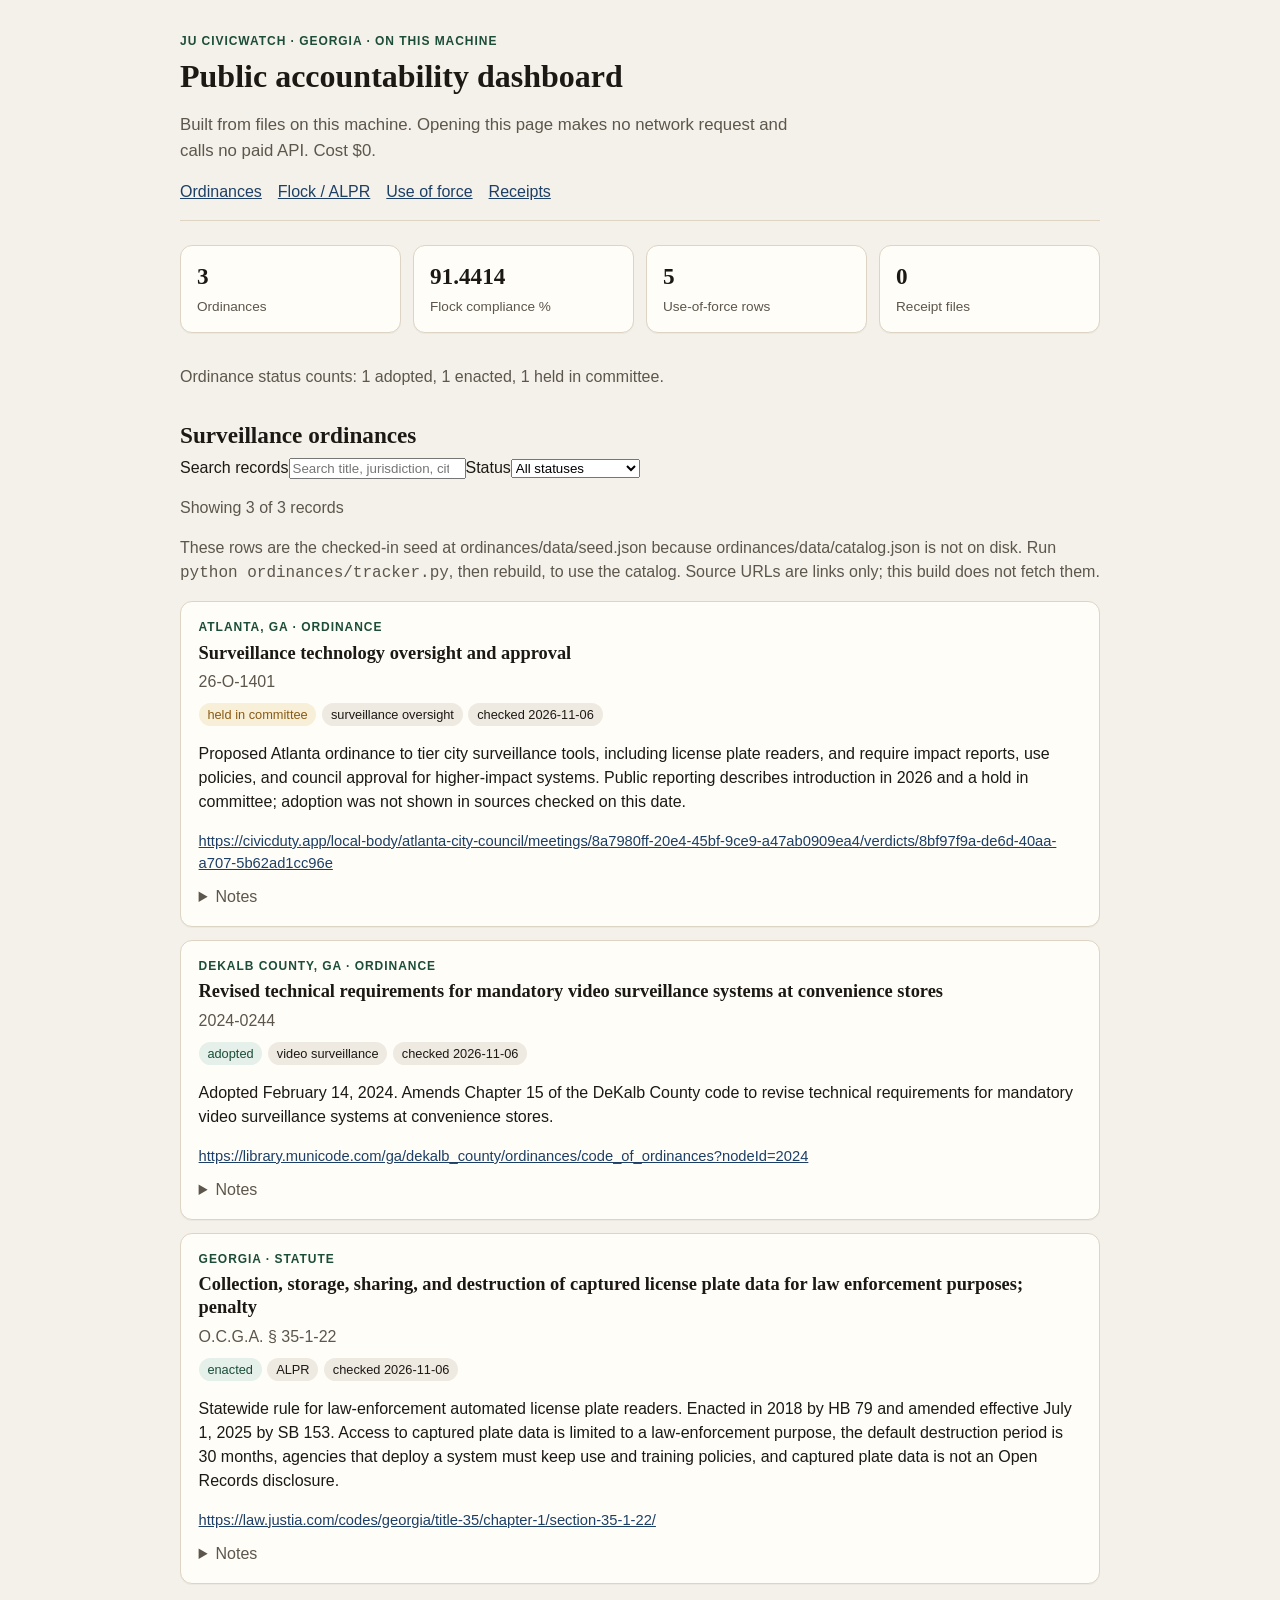
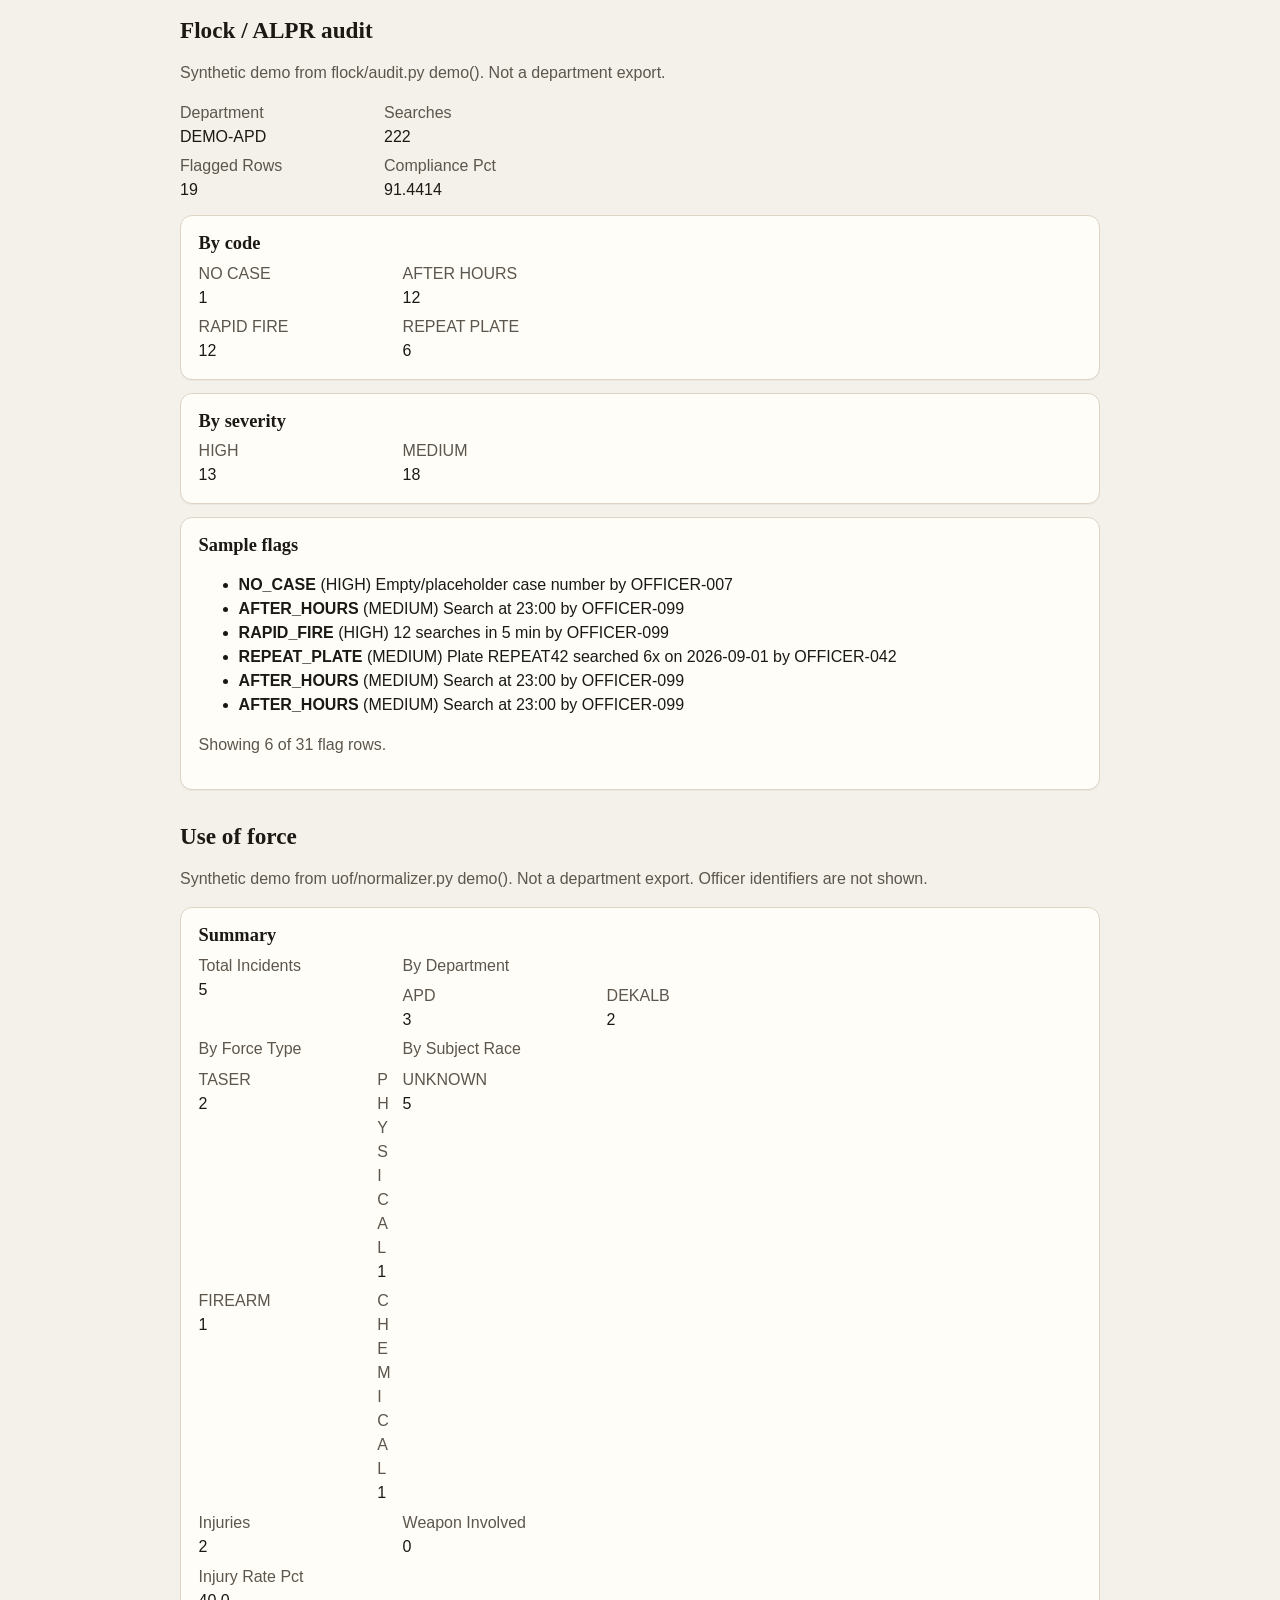
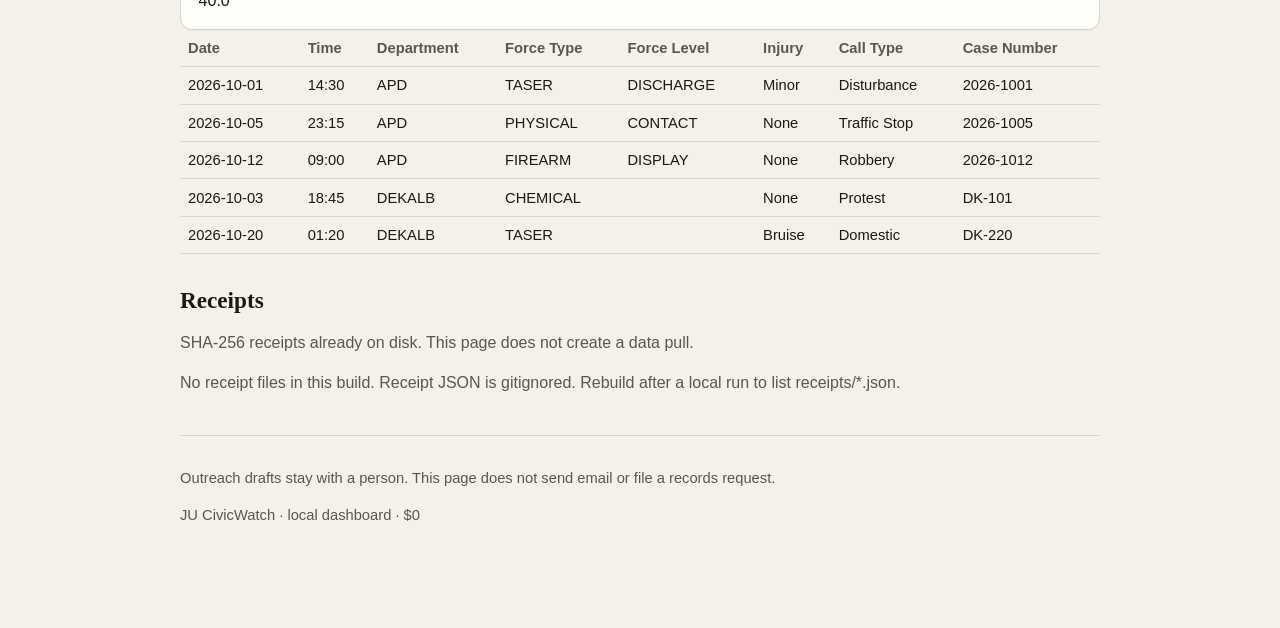
==== commit 568c68f3: "Tag every ordinance card for search and status filtering" ====
--- a/dashboard/index.html
+++ b/dashboard/index.html
@@ -258,7 +258,7 @@
 </header>
 <section class="stats" aria-label="Counts"><div class="stat"><b>3</b><span>Ordinances</span></div><div class="stat"><b>91.4414</b><span>Flock compliance %</span></div><div class="stat"><b>5</b><span>Use-of-force rows</span></div><div class="stat"><b>0</b><span>Receipt files</span></div></section>
 <p class="note">Ordinance status counts: 1 adopted, 1 enacted, 1 held in committee.</p>
-<section id="ordinances"><h2>Surveillance ordinances</h2><div class="filters" role="search" aria-label="Filter ordinance records"><label for="ordinance-search">Search records</label><input id="ordinance-search" type="search" placeholder="Search title, jurisdiction, citation…" autocomplete="off"><label for="ordinance-status">Status</label><select id="ordinance-status"><option value="">All statuses</option><option value="held-in-committee">Held in committee</option><option value="adopted">Adopted</option><option value="enacted">Enacted</option></select><p id="ordinance-results" class="note" aria-live="polite"></p></div><p class="note">These rows are the checked-in seed at ordinances/data/seed.json because ordinances/data/catalog.json is not on disk. Run <code>python ordinances/tracker.py</code>, then rebuild, to use the catalog. Source URLs are links only; this build does not fetch them.</p><article class="card ordinance-card"><p class="kicker">Atlanta, GA · ordinance</p><h3>Surveillance technology oversight and approval</h3><p class="cite">26-O-1401</p><p class="badges"><span class="badge status-held-in-committee">held in committee</span><span class="badge">surveillance oversight</span><span class="badge">checked 2026-11-06</span></p><p>Proposed Atlanta ordinance to tier city surveillance tools, including license plate readers, and require impact reports, use policies, and council approval for higher-impact systems. Public reporting describes introduction in 2026 and a hold in committee; adoption was not shown in sources checked on this date.</p><p class="source"><a href="https://civicduty.app/local-body/atlanta-city-council/meetings/8a7980ff-20e4-45bf-9ce9-a47ab0909ea4/verdicts/8bf97f9a-de6d-40aa-a707-5b62ad1cc96e">https://civicduty.app/local-body/atlanta-city-council/meetings/8a7980ff-20e4-45bf-9ce9-a47ab0909ea4/verdicts/8bf97f9a-de6d-40aa-a707-5b62ad1cc96e</a></p><details><summary>Notes</summary><p>Introduction also reported at https://www.11alive.com/article/news/community/atlanta-mayor-andre-dickens-surveillance-technology-legislation-flock-cameras/85-515486e0-e235-4225-8ac1-236d4f9c6448. Status is procedural, not an enacted code section.</p></details></article><article class="card"><p class="kicker">DeKalb County, GA · ordinance</p><h3>Revised technical requirements for mandatory video surveillance systems at convenience stores</h3><p class="cite">2024-0244</p><p class="badges"><span class="badge status-adopted">adopted</span><span class="badge">video surveillance</span><span class="badge">checked 2026-11-06</span></p><p>Adopted February 14, 2024. Amends Chapter 15 of the DeKalb County code to revise technical requirements for mandatory video surveillance systems at convenience stores.</p><p class="source"><a href="https://library.municode.com/ga/dekalb_county/ordinances/code_of_ordinances?nodeId=2024">https://library.municode.com/ga/dekalb_county/ordinances/code_of_ordinances?nodeId=2024</a></p><details><summary>Notes</summary><p>This ordinance covers cameras at private convenience stores. It does not regulate law-enforcement license plate readers.</p></details></article><article class="card"><p class="kicker">Georgia · statute</p><h3>Collection, storage, sharing, and destruction of captured license plate data for law enforcement purposes; penalty</h3><p class="cite">O.C.G.A. § 35-1-22</p><p class="badges"><span class="badge status-enacted">enacted</span><span class="badge">ALPR</span><span class="badge">checked 2026-11-06</span></p><p>Statewide rule for law-enforcement automated license plate readers. Enacted in 2018 by HB 79 and amended effective July 1, 2025 by SB 153. Access to captured plate data is limited to a law-enforcement purpose, the default destruction period is 30 months, agencies that deploy a system must keep use and training policies, and captured plate data is not an Open Records disclosure.</p><p class="source"><a href="https://law.justia.com/codes/georgia/title-35/chapter-1/section-35-1-22/">https://law.justia.com/codes/georgia/title-35/chapter-1/section-35-1-22/</a></p><details><summary>Notes</summary><p>Section text checked against the public 2025 Code of Georgia page. This is a statute, not a city ordinance. Official compilation PDF: https://www.legis.ga.gov/api/document/docs/default-source/joint-features-document-library/t35-t36-ch1-59-(v27)-2025-pdf.pdf</p></details></article></section>
+<section id="ordinances"><h2>Surveillance ordinances</h2><div class="filters" role="search" aria-label="Filter ordinance records"><label for="ordinance-search">Search records</label><input id="ordinance-search" type="search" placeholder="Search title, jurisdiction, citation…" autocomplete="off"><label for="ordinance-status">Status</label><select id="ordinance-status"><option value="">All statuses</option><option value="held-in-committee">Held in committee</option><option value="adopted">Adopted</option><option value="enacted">Enacted</option></select><p id="ordinance-results" class="note" aria-live="polite"></p></div><p class="note">These rows are the checked-in seed at ordinances/data/seed.json because ordinances/data/catalog.json is not on disk. Run <code>python ordinances/tracker.py</code>, then rebuild, to use the catalog. Source URLs are links only; this build does not fetch them.</p><article class="card ordinance-card"><p class="kicker">Atlanta, GA · ordinance</p><h3>Surveillance technology oversight and approval</h3><p class="cite">26-O-1401</p><p class="badges"><span class="badge status-held-in-committee">held in committee</span><span class="badge">surveillance oversight</span><span class="badge">checked 2026-11-06</span></p><p>Proposed Atlanta ordinance to tier city surveillance tools, including license plate readers, and require impact reports, use policies, and council approval for higher-impact systems. Public reporting describes introduction in 2026 and a hold in committee; adoption was not shown in sources checked on this date.</p><p class="source"><a href="https://civicduty.app/local-body/atlanta-city-council/meetings/8a7980ff-20e4-45bf-9ce9-a47ab0909ea4/verdicts/8bf97f9a-de6d-40aa-a707-5b62ad1cc96e">https://civicduty.app/local-body/atlanta-city-council/meetings/8a7980ff-20e4-45bf-9ce9-a47ab0909ea4/verdicts/8bf97f9a-de6d-40aa-a707-5b62ad1cc96e</a></p><details><summary>Notes</summary><p>Introduction also reported at https://www.11alive.com/article/news/community/atlanta-mayor-andre-dickens-surveillance-technology-legislation-flock-cameras/85-515486e0-e235-4225-8ac1-236d4f9c6448. Status is procedural, not an enacted code section.</p></details></article><article class="card ordinance-card"><p class="kicker">DeKalb County, GA · ordinance</p><h3>Revised technical requirements for mandatory video surveillance systems at convenience stores</h3><p class="cite">2024-0244</p><p class="badges"><span class="badge status-adopted">adopted</span><span class="badge">video surveillance</span><span class="badge">checked 2026-11-06</span></p><p>Adopted February 14, 2024. Amends Chapter 15 of the DeKalb County code to revise technical requirements for mandatory video surveillance systems at convenience stores.</p><p class="source"><a href="https://library.municode.com/ga/dekalb_county/ordinances/code_of_ordinances?nodeId=2024">https://library.municode.com/ga/dekalb_county/ordinances/code_of_ordinances?nodeId=2024</a></p><details><summary>Notes</summary><p>This ordinance covers cameras at private convenience stores. It does not regulate law-enforcement license plate readers.</p></details></article><article class="card ordinance-card"><p class="kicker">Georgia · statute</p><h3>Collection, storage, sharing, and destruction of captured license plate data for law enforcement purposes; penalty</h3><p class="cite">O.C.G.A. § 35-1-22</p><p class="badges"><span class="badge status-enacted">enacted</span><span class="badge">ALPR</span><span class="badge">checked 2026-11-06</span></p><p>Statewide rule for law-enforcement automated license plate readers. Enacted in 2018 by HB 79 and amended effective July 1, 2025 by SB 153. Access to captured plate data is limited to a law-enforcement purpose, the default destruction period is 30 months, agencies that deploy a system must keep use and training policies, and captured plate data is not an Open Records disclosure.</p><p class="source"><a href="https://law.justia.com/codes/georgia/title-35/chapter-1/section-35-1-22/">https://law.justia.com/codes/georgia/title-35/chapter-1/section-35-1-22/</a></p><details><summary>Notes</summary><p>Section text checked against the public 2025 Code of Georgia page. This is a statute, not a city ordinance. Official compilation PDF: https://www.legis.ga.gov/api/document/docs/default-source/joint-features-document-library/t35-t36-ch1-59-(v27)-2025-pdf.pdf</p></details></article></section>
 <section id="flock"><h2>Flock / ALPR audit</h2><p class="note">Synthetic demo from flock/audit.py demo(). Not a department export.</p><dl class="grid"><div><dt>Department</dt><dd>DEMO-APD</dd></div><div><dt>Searches</dt><dd>222</dd></div><div><dt>Flagged rows</dt><dd>19</dd></div><div><dt>Compliance pct</dt><dd>91.4414</dd></div></dl><div class="panel"><h3>By code</h3><dl class="grid"><div><dt>NO CASE</dt><dd>1</dd></div><div><dt>AFTER HOURS</dt><dd>12</dd></div><div><dt>RAPID FIRE</dt><dd>12</dd></div><div><dt>REPEAT PLATE</dt><dd>6</dd></div></dl></div><div class="panel"><h3>By severity</h3><dl class="grid"><div><dt>HIGH</dt><dd>13</dd></div><div><dt>MEDIUM</dt><dd>18</dd></div></dl></div><div class="panel"><h3>Sample flags</h3><ul><li><strong>NO_CASE</strong> (HIGH) Empty/placeholder case number by OFFICER-007</li><li><strong>AFTER_HOURS</strong> (MEDIUM) Search at 23:00 by OFFICER-099</li><li><strong>RAPID_FIRE</strong> (HIGH) 12 searches in 5 min by OFFICER-099</li><li><strong>REPEAT_PLATE</strong> (MEDIUM) Plate REPEAT42 searched 6x on 2026-09-01 by OFFICER-042</li><li><strong>AFTER_HOURS</strong> (MEDIUM) Search at 23:00 by OFFICER-099</li><li><strong>AFTER_HOURS</strong> (MEDIUM) Search at 23:00 by OFFICER-099</li></ul><p class="note">Showing 6 of 31 flag rows.</p></div></section>
 <section id="uof"><h2>Use of force</h2><p class="note">Synthetic demo from uof/normalizer.py demo(). Not a department export. Officer identifiers are not shown.</p><div class="panel"><h3>Summary</h3><dl class="grid"><div><dt>total incidents</dt><dd>5</dd></div><div><dt>by department</dt><dd><dl class="grid"><div><dt>APD</dt><dd>3</dd></div><div><dt>DEKALB</dt><dd>2</dd></div></dl></dd></div><div><dt>by force type</dt><dd><dl class="grid"><div><dt>TASER</dt><dd>2</dd></div><div><dt>PHYSICAL</dt><dd>1</dd></div><div><dt>FIREARM</dt><dd>1</dd></div><div><dt>CHEMICAL</dt><dd>1</dd></div></dl></dd></div><div><dt>by subject race</dt><dd><dl class="grid"><div><dt>UNKNOWN</dt><dd>5</dd></div></dl></dd></div><div><dt>injuries</dt><dd>2</dd></div><div><dt>weapon involved</dt><dd>0</dd></div><div><dt>injury rate pct</dt><dd>40.0</dd></div></dl></div><div class="scroll"><table><thead><tr><th>date</th><th>time</th><th>department</th><th>force type</th><th>force level</th><th>injury</th><th>call type</th><th>case number</th></tr></thead><tbody><tr><td data-label="date">2026-10-01</td><td data-label="time">14:30</td><td data-label="department">APD</td><td data-label="force type">TASER</td><td data-label="force level">DISCHARGE</td><td data-label="injury">Minor</td><td data-label="call type">Disturbance</td><td data-label="case number">2026-1001</td></tr><tr><td data-label="date">2026-10-05</td><td data-label="time">23:15</td><td data-label="department">APD</td><td data-label="force type">PHYSICAL</td><td data-label="force level">CONTACT</td><td data-label="injury">None</td><td data-label="call type">Traffic Stop</td><td data-label="case number">2026-1005</td></tr><tr><td data-label="date">2026-10-12</td><td data-label="time">09:00</td><td data-label="department">APD</td><td data-label="force type">FIREARM</td><td data-label="force level">DISPLAY</td><td data-label="injury">None</td><td data-label="call type">Robbery</td><td data-label="case number">2026-1012</td></tr><tr><td data-label="date">2026-10-03</td><td data-label="time">18:45</td><td data-label="department">DEKALB</td><td data-label="force type">CHEMICAL</td><td data-label="force level"></td><td data-label="injury">None</td><td data-label="call type">Protest</td><td data-label="case number">DK-101</td></tr><tr><td data-label="date">2026-10-20</td><td data-label="time">01:20</td><td data-label="department">DEKALB</td><td data-label="force type">TASER</td><td data-label="force level"></td><td data-label="injury">Bruise</td><td data-label="call type">Domestic</td><td data-label="case number">DK-220</td></tr></tbody></table></div></section>
 <section id="receipts"><h2>Receipts</h2><p class="note">SHA-256 receipts already on disk. This page does not create a data pull.</p><p class="note">No receipt files in this build. Receipt JSON is gitignored. Rebuild after a local run to list receipts/*.json.</p></section>
